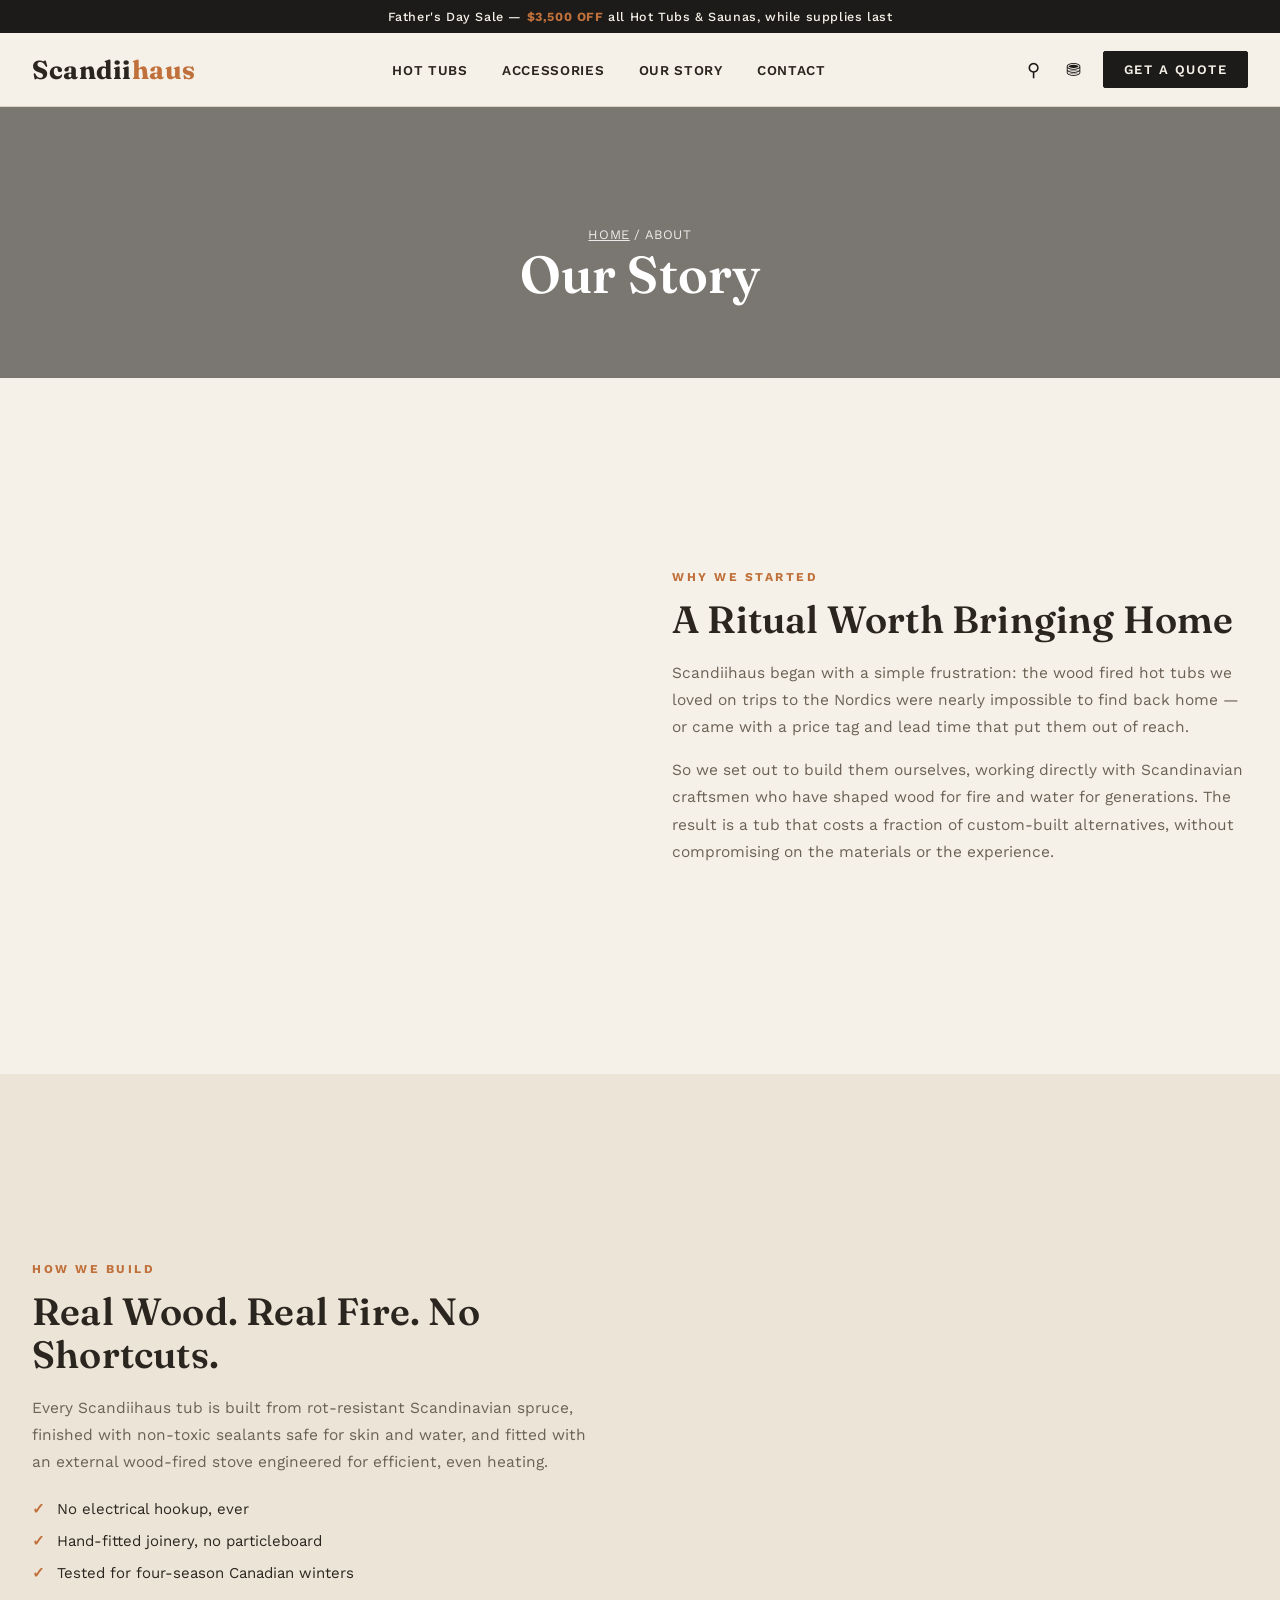
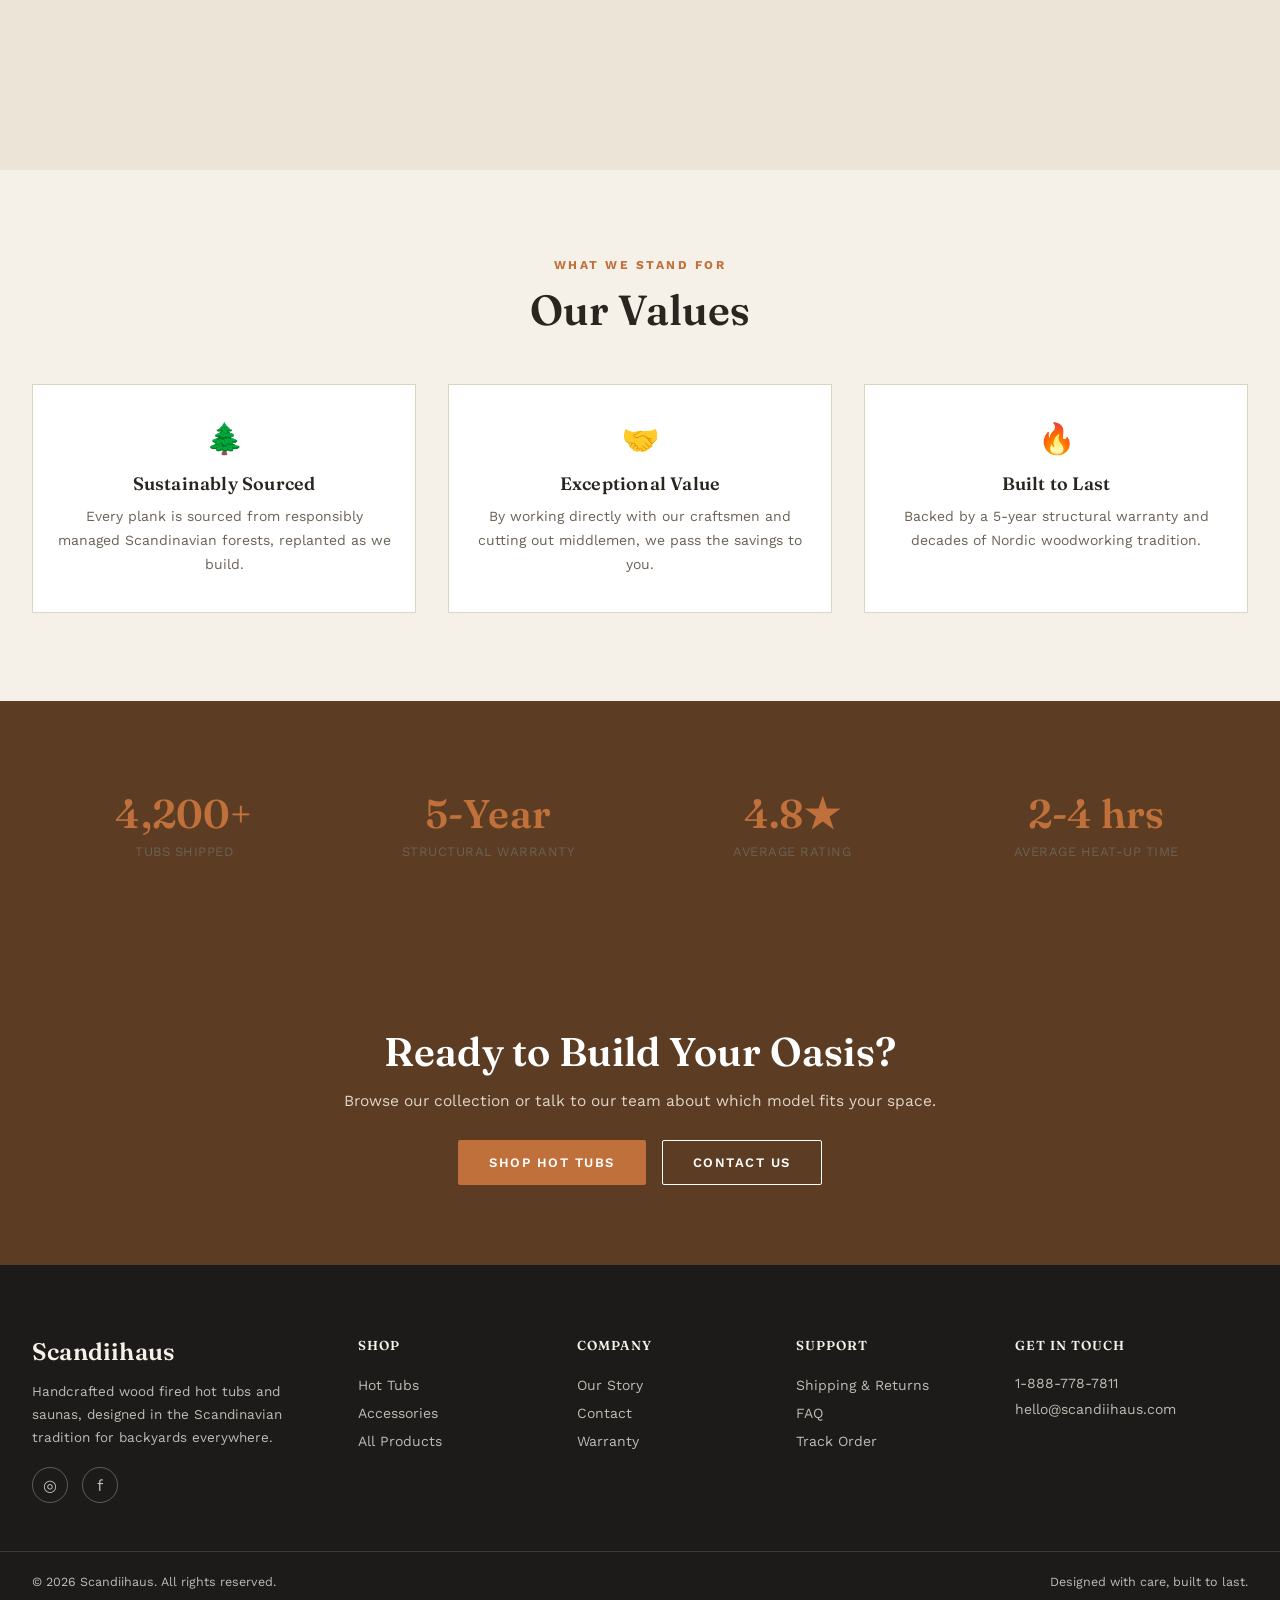
==== about.html @ f9e0d04f "Initial commit: Scandiihaus wood fired hot tub site Static site rebuilding scandiihaus.com off Wix, " ====
<!DOCTYPE html>
<html lang="en">
<head>
<meta charset="UTF-8">
<meta name="viewport" content="width=device-width, initial-scale=1.0">
<title>Our Story | Scandiihaus</title>
<link rel="preconnect" href="https://fonts.googleapis.com">
<link rel="preconnect" href="https://fonts.gstatic.com" crossorigin>
<link href="https://fonts.googleapis.com/css2?family=Fraunces:opsz,wght@9..144,500;9..144,600;9..144,700&family=Work+Sans:wght@400;500;600;700&display=swap" rel="stylesheet">
<link rel="stylesheet" href="css/style.css">
</head>
<body>

<div class="announce-bar">Father's Day Sale — <span>$3,500 OFF</span> all Hot Tubs &amp; Saunas, while supplies last</div>

<header class="site-header">
  <div class="nav-main">
    <button class="hamburger" id="hamburgerBtn" aria-label="Open menu">☰</button>
    <a href="index.html" class="nav-logo">Scandii<span>haus</span></a>
    <ul class="nav-links">
      <li class="has-dropdown">
        <a href="shop.html">Hot Tubs</a>
        <div class="dropdown">
          <div class="dropdown-col">
            <h4>Shop Hot Tubs</h4>
            <a href="shop.html?cat=hot-tubs">All Hot Tubs</a>
            <a href="product.html?id=eco-lux-7-8">Eco Lux 7-8 Person</a>
            <a href="product.html?id=eco-lux-5-6">Eco Lux 5-6 Person</a>
            <a href="product.html?id=premium-5-6">Premium 5-6 Person</a>
          </div>
          <div class="dropdown-col">
            <h4>Accessories</h4>
            <a href="shop.html?cat=accessories">All Accessories</a>
            <a href="product.html?id=insulated-cover">Insulated Covers</a>
            <a href="product.html?id=led-light-kit">LED Light Kits</a>
            <a href="product.html?id=hot-tub-steps">Cedar Steps</a>
          </div>
          <div class="dropdown-promo">
            <img src="https://images.unsplash.com/photo-1571055107559-3e67626fa8be?q=80&w=600&auto=format&fit=crop" alt="Eco Lux hot tub">
            <p>Save up to $3,500 this week</p>
          </div>
        </div>
      </li>
      <li><a href="shop.html?cat=accessories">Accessories</a></li>
      <li><a href="about.html">Our Story</a></li>
      <li><a href="contact.html">Contact</a></li>
    </ul>
    <div class="nav-right">
      <button class="nav-icon-btn" aria-label="Search">⚲</button>
      <button class="nav-icon-btn" id="cartBtn" aria-label="Cart">⛃<span class="cart-dot" id="cartDot"></span></button>
      <a href="contact.html" class="help-link btn btn-dark" style="padding:10px 20px;">Get a Quote</a>
    </div>
  </div>
</header>

<div class="mobile-nav-overlay" id="mobileNavOverlay">
  <button class="mobile-nav-close" id="mobileNavClose">×</button>
  <a href="shop.html?cat=hot-tubs">Hot Tubs</a>
  <a href="shop.html?cat=accessories">Accessories</a>
  <a href="about.html">Our Story</a>
  <a href="contact.html">Contact</a>
</div>

<div class="page-header">
  <p class="breadcrumb"><a href="index.html">Home</a> / About</p>
  <h1>Our Story</h1>
</div>

<section class="section-pad">
  <div class="container">
    <div class="split">
      <div class="img-box" style="background-image:url('https://images.unsplash.com/photo-1551734995-4dc7e5e4f8c5?q=80&w=1200&auto=format&fit=crop')"></div>
      <div class="split-text">
        <span class="eyebrow">Why We Started</span>
        <h2>A Ritual Worth Bringing Home</h2>
        <p>Scandiihaus began with a simple frustration: the wood fired hot tubs we loved on trips to the Nordics were nearly impossible to find back home — or came with a price tag and lead time that put them out of reach.</p>
        <p>So we set out to build them ourselves, working directly with Scandinavian craftsmen who have shaped wood for fire and water for generations. The result is a tub that costs a fraction of custom-built alternatives, without compromising on the materials or the experience.</p>
      </div>
    </div>
  </div>
</section>

<section class="section-pad" style="background:var(--cream-dark);">
  <div class="container">
    <div class="split reverse">
      <div class="img-box" style="background-image:url('https://images.unsplash.com/photo-1518684079-3c830dcef090?q=80&w=1200&auto=format&fit=crop')"></div>
      <div class="split-text">
        <span class="eyebrow">How We Build</span>
        <h2>Real Wood. Real Fire. No Shortcuts.</h2>
        <p>Every Scandiihaus tub is built from rot-resistant Scandinavian spruce, finished with non-toxic sealants safe for skin and water, and fitted with an external wood-fired stove engineered for efficient, even heating.</p>
        <ul class="feature-list">
          <li><span class="tick">✓</span> No electrical hookup, ever</li>
          <li><span class="tick">✓</span> Hand-fitted joinery, no particleboard</li>
          <li><span class="tick">✓</span> Tested for four-season Canadian winters</li>
        </ul>
      </div>
    </div>
  </div>
</section>

<section class="section-pad">
  <div class="container">
    <div class="section-head">
      <span class="eyebrow">What We Stand For</span>
      <h2>Our Values</h2>
    </div>
    <div class="values-grid">
      <div class="value-card">
        <div class="icon">🌲</div>
        <h3>Sustainably Sourced</h3>
        <p>Every plank is sourced from responsibly managed Scandinavian forests, replanted as we build.</p>
      </div>
      <div class="value-card">
        <div class="icon">🤝</div>
        <h3>Exceptional Value</h3>
        <p>By working directly with our craftsmen and cutting out middlemen, we pass the savings to you.</p>
      </div>
      <div class="value-card">
        <div class="icon">🔥</div>
        <h3>Built to Last</h3>
        <p>Backed by a 5-year structural warranty and decades of Nordic woodworking tradition.</p>
      </div>
    </div>
  </div>
</section>

<section class="section-pad" style="background:var(--wood-dark);">
  <div class="container">
    <div class="stats-row" style="color:var(--cream);">
      <div class="stat"><h3>4,200+</h3><p>Tubs Shipped</p></div>
      <div class="stat"><h3>5-Year</h3><p>Structural Warranty</p></div>
      <div class="stat"><h3>4.8★</h3><p>Average Rating</p></div>
      <div class="stat"><h3>2-4 hrs</h3><p>Average Heat-Up Time</p></div>
    </div>
  </div>
</section>

<section class="cta-banner">
  <h2>Ready to Build Your Oasis?</h2>
  <p>Browse our collection or talk to our team about which model fits your space.</p>
  <div class="hero-cta" style="justify-content:center;">
    <a href="shop.html" class="btn btn-ember">Shop Hot Tubs</a>
    <a href="contact.html" class="btn btn-outline-light">Contact Us</a>
  </div>
</section>

<footer class="site-footer">
  <div class="footer-top">
    <div class="footer-brand">
      <h3>Scandiihaus</h3>
      <p>Handcrafted wood fired hot tubs and saunas, designed in the Scandinavian tradition for backyards everywhere.</p>
      <div class="footer-social">
        <a href="#" aria-label="Instagram">◎</a>
        <a href="#" aria-label="Facebook">f</a>
      </div>
    </div>
    <div class="footer-col">
      <h4>Shop</h4>
      <a href="shop.html?cat=hot-tubs">Hot Tubs</a>
      <a href="shop.html?cat=accessories">Accessories</a>
      <a href="shop.html">All Products</a>
    </div>
    <div class="footer-col">
      <h4>Company</h4>
      <a href="about.html">Our Story</a>
      <a href="contact.html">Contact</a>
      <a href="contact.html">Warranty</a>
    </div>
    <div class="footer-col">
      <h4>Support</h4>
      <a href="contact.html">Shipping &amp; Returns</a>
      <a href="contact.html">FAQ</a>
      <a href="contact.html">Track Order</a>
    </div>
    <div class="footer-col footer-newsletter">
      <h4>Get In Touch</h4>
      <p>1-888-778-7811<br>hello@scandiihaus.com</p>
    </div>
  </div>
  <div class="footer-bottom">
    <p>© 2026 Scandiihaus. All rights reserved.</p>
    <p>Designed with care, built to last.</p>
  </div>
</footer>

<div class="cart-overlay" id="cartOverlay"></div>
<aside class="cart-sidebar" id="cartSidebar">
  <div class="cart-header">
    <h3>Your Bag</h3>
    <button class="cart-close" id="cartClose">×</button>
  </div>
  <div class="cart-items" id="cartItems"></div>
  <div class="cart-footer">
    <div class="cart-subtotal"><span>Subtotal</span><span id="cartSubtotal">$0.00</span></div>
    <button class="btn btn-dark btn-block" id="checkoutBtn">Checkout</button>
  </div>
</aside>

<script src="js/main.js"></script>
</body>
</html>
---- css/style.css ----
/* ===== Design tokens ===== */
:root{
  --charcoal:#1c1b19;
  --charcoal-soft:#2a2824;
  --cream:#f6f1e8;
  --cream-dark:#ece4d6;
  --wood:#7a5230;
  --wood-dark:#5c3c22;
  --ember:#c0703a;
  --ember-dark:#a4582a;
  --text:#2b2520;
  --text-muted:#6b6256;
  --white:#ffffff;
  --border:#ded4c2;
  --radius:2px;
  --serif:'Fraunces', Georgia, serif;
  --sans:'Work Sans', Arial, sans-serif;
  --maxw:1280px;
}

*{box-sizing:border-box;}
html{scroll-behavior:smooth;}
body{
  margin:0;
  font-family:var(--sans);
  color:var(--text);
  background:var(--cream);
  -webkit-font-smoothing:antialiased;
}
img{max-width:100%;display:block;}
a{color:inherit;text-decoration:none;}
ul{margin:0;padding:0;list-style:none;}
h1,h2,h3,h4{font-family:var(--serif);font-weight:600;margin:0;letter-spacing:.2px;}
p{margin:0;}
.container{max-width:var(--maxw);margin:0 auto;padding:0 32px;}
section{position:relative;}

.btn{
  display:inline-flex;align-items:center;justify-content:center;gap:8px;
  padding:14px 30px;font-family:var(--sans);font-size:13px;font-weight:600;
  letter-spacing:1.5px;text-transform:uppercase;border:1px solid var(--charcoal);
  border-radius:var(--radius);cursor:pointer;transition:all .25s ease;background:transparent;color:var(--charcoal);
}
.btn-dark{background:var(--charcoal);color:var(--cream);border-color:var(--charcoal);}
.btn-dark:hover{background:var(--wood-dark);border-color:var(--wood-dark);}
.btn-ember{background:var(--ember);color:#fff;border-color:var(--ember);}
.btn-ember:hover{background:var(--ember-dark);border-color:var(--ember-dark);}
.btn-outline-light{border-color:#fff;color:#fff;}
.btn-outline-light:hover{background:#fff;color:var(--charcoal);}
.btn-block{width:100%;}

/* ===== Top announcement bar ===== */
.announce-bar{
  background:var(--charcoal);color:var(--cream);
  text-align:center;font-size:12.5px;letter-spacing:.6px;
  padding:9px 16px;font-weight:500;
}
.announce-bar span{color:var(--ember);font-weight:700;}

/* ===== Header ===== */
.site-header{
  position:sticky;top:0;z-index:500;background:var(--cream);
  border-bottom:1px solid var(--border);
}
.nav-main{
  max-width:var(--maxw);margin:0 auto;padding:18px 32px;
  display:flex;align-items:center;justify-content:space-between;gap:24px;
}
.nav-logo{font-family:var(--serif);font-size:26px;font-weight:700;letter-spacing:.5px;white-space:nowrap;}
.nav-logo span{color:var(--ember);}
.nav-links{display:flex;align-items:center;gap:34px;}
.nav-links>li{position:relative;}
.nav-links a{font-size:13.5px;font-weight:600;letter-spacing:.7px;text-transform:uppercase;padding:6px 0;}
.nav-links a:hover{color:var(--ember);}
.nav-right{display:flex;align-items:center;gap:18px;}
.nav-icon-btn{
  background:none;border:none;font-size:18px;cursor:pointer;color:var(--charcoal);
  position:relative;padding:4px;
}
.cart-dot{
  position:absolute;top:-2px;right:-4px;background:var(--ember);color:#fff;
  font-size:10px;font-weight:700;border-radius:50%;width:16px;height:16px;
  display:flex;align-items:center;justify-content:center;
}
.hamburger{display:none;background:none;border:none;font-size:22px;cursor:pointer;}

/* dropdown */
.has-dropdown{position:relative;}
.dropdown{
  position:absolute;top:calc(100% + 18px);left:50%;transform:translateX(-50%);
  background:var(--white);border:1px solid var(--border);min-width:560px;
  display:none;padding:28px;gap:36px;box-shadow:0 18px 40px rgba(0,0,0,.12);
}
.has-dropdown:hover .dropdown{display:flex;}
.dropdown-col h4{font-size:11px;letter-spacing:1px;text-transform:uppercase;color:var(--text-muted);margin-bottom:14px;}
.dropdown-col a{display:block;font-size:14px;font-weight:500;text-transform:none;letter-spacing:0;padding:6px 0;}
.dropdown-col a:hover{color:var(--ember);}
.dropdown-promo{width:200px;}
.dropdown-promo img{height:130px;object-fit:cover;border-radius:var(--radius);}
.dropdown-promo p{margin-top:10px;font-size:13px;font-weight:600;}

.mobile-nav-overlay{
  position:fixed;inset:0;background:var(--charcoal);z-index:900;
  display:flex;flex-direction:column;gap:22px;padding:90px 32px 32px;
  transform:translateX(-100%);transition:transform .35s ease;
}
.mobile-nav-overlay.open{transform:translateX(0);}
.mobile-nav-overlay a{color:var(--cream);font-size:20px;font-family:var(--serif);}
.mobile-nav-close{position:absolute;top:24px;right:24px;background:none;border:none;color:var(--cream);font-size:28px;cursor:pointer;}

/* ===== Hero ===== */
.hero{
  position:relative;height:88vh;min-height:560px;overflow:hidden;
  display:flex;align-items:center;
}
.hero-slide{
  position:absolute;inset:0;background-size:cover;background-position:center;
  opacity:0;transition:opacity 1s ease;
}
.hero-slide.active{opacity:1;}
.hero-overlay{position:absolute;inset:0;background:linear-gradient(180deg,rgba(20,18,15,.45) 0%,rgba(20,18,15,.15) 45%,rgba(20,18,15,.55) 100%);}
.hero-content{position:relative;z-index:2;color:#fff;max-width:var(--maxw);margin:0 auto;padding:0 32px;width:100%;}
.hero-content .eyebrow{display:inline-block;font-size:12.5px;letter-spacing:2.5px;text-transform:uppercase;color:var(--cream);opacity:.85;margin-bottom:18px;}
.hero-content h1{font-size:clamp(38px,6vw,72px);line-height:1.05;max-width:680px;margin-bottom:18px;}
.hero-content p.sub{font-size:18px;max-width:480px;margin-bottom:32px;color:rgba(255,255,255,.9);}
.hero-cta{display:flex;gap:16px;flex-wrap:wrap;}
.hero-arrow{
  position:absolute;top:50%;transform:translateY(-50%);z-index:3;
  background:rgba(255,255,255,.15);border:1px solid rgba(255,255,255,.4);color:#fff;
  width:44px;height:44px;border-radius:50%;cursor:pointer;font-size:20px;
}
.hero-arrow.left{left:24px;}.hero-arrow.right{right:24px;}
.hero-dots{position:absolute;bottom:26px;left:50%;transform:translateX(-50%);display:flex;gap:8px;z-index:3;}
.hero-dots span{width:8px;height:8px;border-radius:50%;background:rgba(255,255,255,.4);cursor:pointer;}
.hero-dots span.active{background:#fff;}

/* ===== USP strip ===== */
.usp-strip{background:var(--charcoal);color:var(--cream);}
.usp-strip .container{
  display:grid;grid-template-columns:repeat(4,1fr);
  padding:26px 32px;gap:20px;
}
.usp-item{display:flex;align-items:center;gap:12px;font-size:13px;letter-spacing:.3px;}
.usp-item .icon{font-size:22px;color:var(--ember);}

/* ===== Section heading ===== */
.section-head{text-align:center;max-width:640px;margin:0 auto 48px;}
.section-head .eyebrow{display:block;font-size:12px;letter-spacing:2.5px;text-transform:uppercase;color:var(--ember);font-weight:700;margin-bottom:12px;}
.section-head h2{font-size:clamp(28px,4vw,42px);margin-bottom:14px;}
.section-head p{color:var(--text-muted);font-size:15.5px;line-height:1.6;}

.section-pad{padding:88px 0;}

/* ===== Category grid ===== */
.category-grid{
  display:grid;grid-template-columns:repeat(3,1fr);gap:24px;
}
.category-cell{position:relative;display:block;height:420px;overflow:hidden;border-radius:var(--radius);}
.category-cell .img-box{position:absolute;inset:0;background-size:cover;background-position:center;transition:transform .6s ease;}
.category-cell:hover .img-box{transform:scale(1.06);}
.category-cell::after{content:"";position:absolute;inset:0;background:linear-gradient(180deg,rgba(0,0,0,0) 40%,rgba(0,0,0,.65) 100%);}
.category-cell .cat-label{position:absolute;left:24px;bottom:24px;z-index:2;color:#fff;}
.category-cell .cat-label h3{font-size:24px;margin-bottom:6px;}
.category-cell .cat-label span{font-size:13px;letter-spacing:.6px;text-decoration:underline;}

/* ===== Product grid ===== */
.product-grid{display:grid;grid-template-columns:repeat(3,1fr);gap:32px;}
.product-card{display:block;background:var(--white);border:1px solid var(--border);overflow:hidden;transition:box-shadow .25s ease;}
.product-card:hover{box-shadow:0 16px 32px rgba(0,0,0,.08);}
.product-card .thumb{position:relative;height:280px;overflow:hidden;}
.product-card .thumb img,.product-card .thumb .img-box{width:100%;height:100%;object-fit:cover;background-size:cover;background-position:center;transition:transform .5s ease;}
.product-card:hover .thumb img,.product-card:hover .thumb .img-box{transform:scale(1.05);}
.badge{position:absolute;top:14px;left:14px;background:var(--ember);color:#fff;font-size:11px;font-weight:700;letter-spacing:.6px;padding:5px 10px;border-radius:var(--radius);}
.product-card .info{padding:22px;}
.product-card .cap{font-size:11.5px;letter-spacing:1px;text-transform:uppercase;color:var(--text-muted);margin-bottom:6px;}
.product-card h3{font-size:19px;margin-bottom:10px;}
.price-row{display:flex;align-items:baseline;gap:10px;}
.price-now{font-size:18px;font-weight:700;color:var(--wood-dark);}
.price-was{font-size:14px;color:var(--text-muted);text-decoration:line-through;}
.stars{color:var(--ember);font-size:13px;margin-top:8px;}

/* ===== Story / split section ===== */
.split{display:grid;grid-template-columns:1fr 1fr;gap:64px;align-items:center;}
.split .img-box{height:520px;background-size:cover;background-position:center;border-radius:var(--radius);}
.split-text .eyebrow{display:block;font-size:12px;letter-spacing:2.5px;text-transform:uppercase;color:var(--ember);font-weight:700;margin-bottom:14px;}
.split-text h2{font-size:clamp(26px,3.6vw,38px);margin-bottom:18px;line-height:1.15;}
.split-text p{color:var(--text-muted);font-size:15.5px;line-height:1.75;margin-bottom:16px;}
.feature-list{margin-top:24px;display:flex;flex-direction:column;gap:14px;}
.feature-list li{display:flex;gap:12px;font-size:15px;align-items:flex-start;}
.feature-list li .tick{color:var(--ember);font-weight:700;}

.split.reverse{grid-template-columns:1fr 1fr;}
.split.reverse .img-box{order:2;}
.split.reverse .split-text{order:1;}

/* ===== Testimonials ===== */
.testimonial-strip{background:var(--cream-dark);}
.testimonial-grid{display:grid;grid-template-columns:repeat(3,1fr);gap:32px;}
.testimonial-card{background:var(--white);padding:32px;border:1px solid var(--border);}
.testimonial-card .stars{margin-bottom:14px;}
.testimonial-card p.quote{font-size:15px;line-height:1.7;color:var(--text);margin-bottom:20px;}
.testimonial-card .who{font-size:13px;font-weight:700;letter-spacing:.4px;}
.testimonial-card .who span{display:block;font-weight:400;color:var(--text-muted);font-size:12.5px;margin-top:2px;}

/* ===== FAQ ===== */
.faq-list{max-width:760px;margin:0 auto;}
.faq-item{border-bottom:1px solid var(--border);}
.faq-q{display:flex;justify-content:space-between;align-items:center;padding:22px 4px;cursor:pointer;font-weight:600;font-size:15.5px;}
.faq-q .plus{font-size:20px;color:var(--ember);transition:transform .25s ease;}
.faq-item.open .faq-q .plus{transform:rotate(45deg);}
.faq-a{max-height:0;overflow:hidden;transition:max-height .3s ease;}
.faq-item.open .faq-a{max-height:300px;}
.faq-a p{padding:0 4px 22px;color:var(--text-muted);font-size:14.5px;line-height:1.7;}

/* ===== Newsletter / CTA ===== */
.cta-banner{background:var(--wood-dark);color:var(--cream);text-align:center;padding:80px 32px;}
.cta-banner h2{font-size:clamp(26px,4vw,40px);margin-bottom:16px;color:#fff;}
.cta-banner p{color:rgba(246,241,232,.85);margin-bottom:30px;font-size:15.5px;}
.newsletter-form{display:flex;justify-content:center;gap:0;max-width:460px;margin:0 auto;}
.newsletter-form input{flex:1;padding:15px 18px;border:1px solid transparent;font-size:14px;background:#fff;color:var(--text);}
.newsletter-form button{padding:15px 26px;border:none;background:var(--ember);color:#fff;font-weight:700;letter-spacing:1px;text-transform:uppercase;font-size:12.5px;cursor:pointer;}
.newsletter-form button:hover{background:var(--ember-dark);}

/* ===== Instagram strip ===== */
.insta-grid{display:grid;grid-template-columns:repeat(6,1fr);gap:6px;}
.insta-grid .img-box{height:160px;background-size:cover;background-position:center;}

/* ===== Footer ===== */
.site-footer{background:var(--charcoal);color:rgba(246,241,232,.75);}
.footer-top{padding:72px 32px 48px;display:grid;grid-template-columns:1.6fr 1fr 1fr 1fr 1.3fr;gap:40px;}
.footer-brand h3{color:var(--cream);font-size:24px;margin-bottom:14px;}
.footer-brand p{font-size:13.5px;line-height:1.7;max-width:260px;}
.footer-social{display:flex;gap:14px;margin-top:18px;}
.footer-social a{width:36px;height:36px;border:1px solid rgba(246,241,232,.3);border-radius:50%;display:flex;align-items:center;justify-content:center;}
.footer-social a:hover{background:var(--ember);border-color:var(--ember);}
.footer-col h4{color:var(--cream);font-size:13px;letter-spacing:1px;text-transform:uppercase;margin-bottom:18px;}
.footer-col a{display:block;font-size:14px;padding:6px 0;color:rgba(246,241,232,.75);}
.footer-col a:hover{color:var(--ember);}
.footer-col p{font-size:14px;line-height:1.8;}
.footer-newsletter input{width:100%;padding:13px 14px;border:1px solid rgba(246,241,232,.25);background:transparent;color:var(--cream);font-size:13.5px;margin-bottom:10px;}
.footer-newsletter input::placeholder{color:rgba(246,241,232,.5);}
.footer-bottom{border-top:1px solid rgba(246,241,232,.15);padding:22px 32px;display:flex;justify-content:space-between;flex-wrap:wrap;gap:12px;font-size:12.5px;}

/* ===== Page header (shop/about/contact) ===== */
.page-header{
  background:linear-gradient(180deg,rgba(20,18,15,.55),rgba(20,18,15,.55)),url('https://images.unsplash.com/photo-1571055107559-3e67626fa8be?q=80&w=1600&auto=format&fit=crop') center/cover;
  padding:120px 32px 60px;color:#fff;text-align:center;
}
.page-header h1{font-size:clamp(32px,5vw,52px);margin-bottom:12px;}
.breadcrumb{font-size:13px;letter-spacing:.6px;opacity:.85;text-transform:uppercase;}
.breadcrumb a{text-decoration:underline;}

/* ===== Shop filters ===== */
.shop-layout{display:grid;grid-template-columns:240px 1fr;gap:40px;}
.filter-block{margin-bottom:32px;}
.filter-block h4{font-size:13px;letter-spacing:.8px;text-transform:uppercase;margin-bottom:14px;}
.filter-block label{display:flex;align-items:center;gap:10px;font-size:14.5px;padding:6px 0;cursor:pointer;}
.shop-toolbar{display:flex;justify-content:space-between;align-items:center;margin-bottom:28px;border-bottom:1px solid var(--border);padding-bottom:18px;}
.shop-toolbar select{padding:8px 12px;border:1px solid var(--border);background:#fff;font-size:13.5px;}
.shop-grid-wrap .product-grid{grid-template-columns:repeat(3,1fr);}

/* ===== Product detail ===== */
.product-detail{display:grid;grid-template-columns:1fr 1fr;gap:56px;padding:64px 0;}
.gallery-main{height:520px;background-size:cover;background-position:center;border-radius:var(--radius);margin-bottom:14px;}
.gallery-thumbs{display:grid;grid-template-columns:repeat(4,1fr);gap:10px;}
.gallery-thumbs .img-box{height:90px;background-size:cover;background-position:center;cursor:pointer;border:2px solid transparent;}
.gallery-thumbs .img-box.active{border-color:var(--ember);}
.pd-title h1{font-size:30px;margin-bottom:10px;}
.pd-price{display:flex;align-items:baseline;gap:12px;margin:14px 0 18px;}
.pd-price .now{font-size:26px;font-weight:700;color:var(--wood-dark);}
.pd-price .was{font-size:16px;text-decoration:line-through;color:var(--text-muted);}
.pd-save{display:inline-block;background:#e9f3ea;color:#2e6b3a;font-size:12px;font-weight:700;padding:4px 10px;border-radius:var(--radius);margin-bottom:18px;}
.pd-desc{color:var(--text-muted);font-size:14.5px;line-height:1.75;margin-bottom:24px;}
.option-group{margin-bottom:22px;}
.option-group h4{font-size:12.5px;letter-spacing:.8px;text-transform:uppercase;margin-bottom:10px;}
.option-pills{display:flex;gap:10px;flex-wrap:wrap;}
.option-pill{padding:10px 18px;border:1px solid var(--border);font-size:13.5px;cursor:pointer;border-radius:var(--radius);}
.option-pill.active{border-color:var(--charcoal);background:var(--charcoal);color:#fff;}
.qty-row{display:flex;align-items:center;gap:16px;margin:22px 0;}
.qty-control{display:flex;align-items:center;border:1px solid var(--border);}
.qty-control button{width:38px;height:42px;border:none;background:none;font-size:16px;cursor:pointer;}
.qty-control input{width:42px;text-align:center;border:none;font-size:14px;}
.pd-actions{display:flex;flex-direction:column;gap:12px;}
.pd-trust{display:flex;flex-wrap:wrap;gap:18px;margin-top:26px;font-size:13px;color:var(--text-muted);}
.pd-trust span{display:flex;align-items:center;gap:6px;}
.accordion-group{margin-top:32px;border-top:1px solid var(--border);}

/* ===== About ===== */
.values-grid{display:grid;grid-template-columns:repeat(3,1fr);gap:32px;}
.value-card{text-align:center;padding:36px 24px;background:var(--white);border:1px solid var(--border);}
.value-card .icon{font-size:30px;color:var(--ember);margin-bottom:16px;}
.value-card h3{font-size:18px;margin-bottom:10px;}
.value-card p{font-size:14px;color:var(--text-muted);line-height:1.7;}

.stats-row{display:grid;grid-template-columns:repeat(4,1fr);text-align:center;}
.stats-row .stat h3{font-size:40px;color:var(--ember);margin-bottom:6px;}
.stats-row .stat p{font-size:13px;letter-spacing:.5px;text-transform:uppercase;color:var(--text-muted);}

/* ===== Contact ===== */
.contact-layout{display:grid;grid-template-columns:1fr 1fr;gap:56px;}
.contact-form-card{background:var(--white);border:1px solid var(--border);padding:40px;}
.form-row{display:grid;grid-template-columns:1fr 1fr;gap:16px;margin-bottom:16px;}
.form-field{margin-bottom:16px;}
.form-field label{display:block;font-size:12.5px;letter-spacing:.5px;text-transform:uppercase;margin-bottom:8px;font-weight:600;}
.form-field input,.form-field textarea,.form-field select{
  width:100%;padding:13px 14px;border:1px solid var(--border);font-size:14.5px;font-family:var(--sans);background:#fff;
}
.contact-info-card{display:flex;flex-direction:column;gap:28px;}
.info-item{display:flex;gap:16px;align-items:flex-start;}
.info-item .icon{font-size:22px;color:var(--ember);margin-top:2px;}
.info-item h4{font-size:15px;margin-bottom:4px;}
.info-item p{font-size:14px;color:var(--text-muted);line-height:1.6;}
.map-box{height:260px;background:#ddd6c6 url('https://images.unsplash.com/photo-1524661135-423995f22d0b?q=80&w=900&auto=format&fit=crop') center/cover;border-radius:var(--radius);}

/* ===== Cart sidebar ===== */
.cart-overlay{position:fixed;inset:0;background:rgba(0,0,0,.45);z-index:998;opacity:0;pointer-events:none;transition:opacity .3s ease;}
.cart-overlay.open{opacity:1;pointer-events:auto;}
.cart-sidebar{
  position:fixed;top:0;right:0;height:100%;width:400px;max-width:92vw;background:#fff;z-index:999;
  transform:translateX(100%);transition:transform .35s ease;display:flex;flex-direction:column;
}
.cart-sidebar.open{transform:translateX(0);}
.cart-header{display:flex;justify-content:space-between;align-items:center;padding:22px 24px;border-bottom:1px solid var(--border);}
.cart-close{background:none;border:none;font-size:26px;cursor:pointer;}
.cart-items{flex:1;overflow-y:auto;padding:20px 24px;}
.cart-empty{color:var(--text-muted);font-size:14px;text-align:center;margin-top:40px;}
.cart-line{display:flex;gap:14px;padding:16px 0;border-bottom:1px solid var(--border);}
.cart-line .img-box{width:74px;height:74px;background-size:cover;background-position:center;border-radius:var(--radius);}
.cart-line .meta{flex:1;}
.cart-line h5{font-size:14px;margin-bottom:4px;}
.cart-line .cl-price{font-size:13.5px;color:var(--text-muted);}
.cart-line .remove{font-size:12px;color:var(--ember);cursor:pointer;text-decoration:underline;margin-top:6px;display:inline-block;}
.cart-footer{padding:22px 24px;border-top:1px solid var(--border);}
.cart-subtotal{display:flex;justify-content:space-between;font-size:15px;font-weight:700;margin-bottom:16px;}

.scroll-top-btn{
  position:fixed;bottom:28px;right:28px;width:46px;height:46px;border-radius:50%;
  background:var(--charcoal);color:#fff;border:none;font-size:18px;cursor:pointer;
  opacity:0;pointer-events:none;transition:opacity .25s ease;z-index:400;
}
.scroll-top-btn.show{opacity:1;pointer-events:auto;}

/* ===== Responsive ===== */
@media(max-width:1024px){
  .product-grid,.category-grid{grid-template-columns:repeat(2,1fr);}
  .footer-top{grid-template-columns:1fr 1fr;}
  .split,.contact-layout,.product-detail{grid-template-columns:1fr;gap:32px;}
  .split .img-box{height:360px;}
  .split.reverse .img-box,.split.reverse .split-text{order:initial;}
  .testimonial-grid,.values-grid{grid-template-columns:1fr;}
  .stats-row{grid-template-columns:repeat(2,1fr);gap:24px;}
  .usp-strip .container{grid-template-columns:repeat(2,1fr);}
  .shop-layout{grid-template-columns:1fr;}
  .insta-grid{grid-template-columns:repeat(3,1fr);}
}
@media(max-width:760px){
  .nav-links,.nav-right .help-link{display:none;}
  .hamburger{display:block;}
  .product-grid,.category-grid{grid-template-columns:1fr;}
  .form-row{grid-template-columns:1fr;}
  .footer-top{grid-template-columns:1fr;padding:48px 24px;}
  .hero-content h1{font-size:32px;}
}
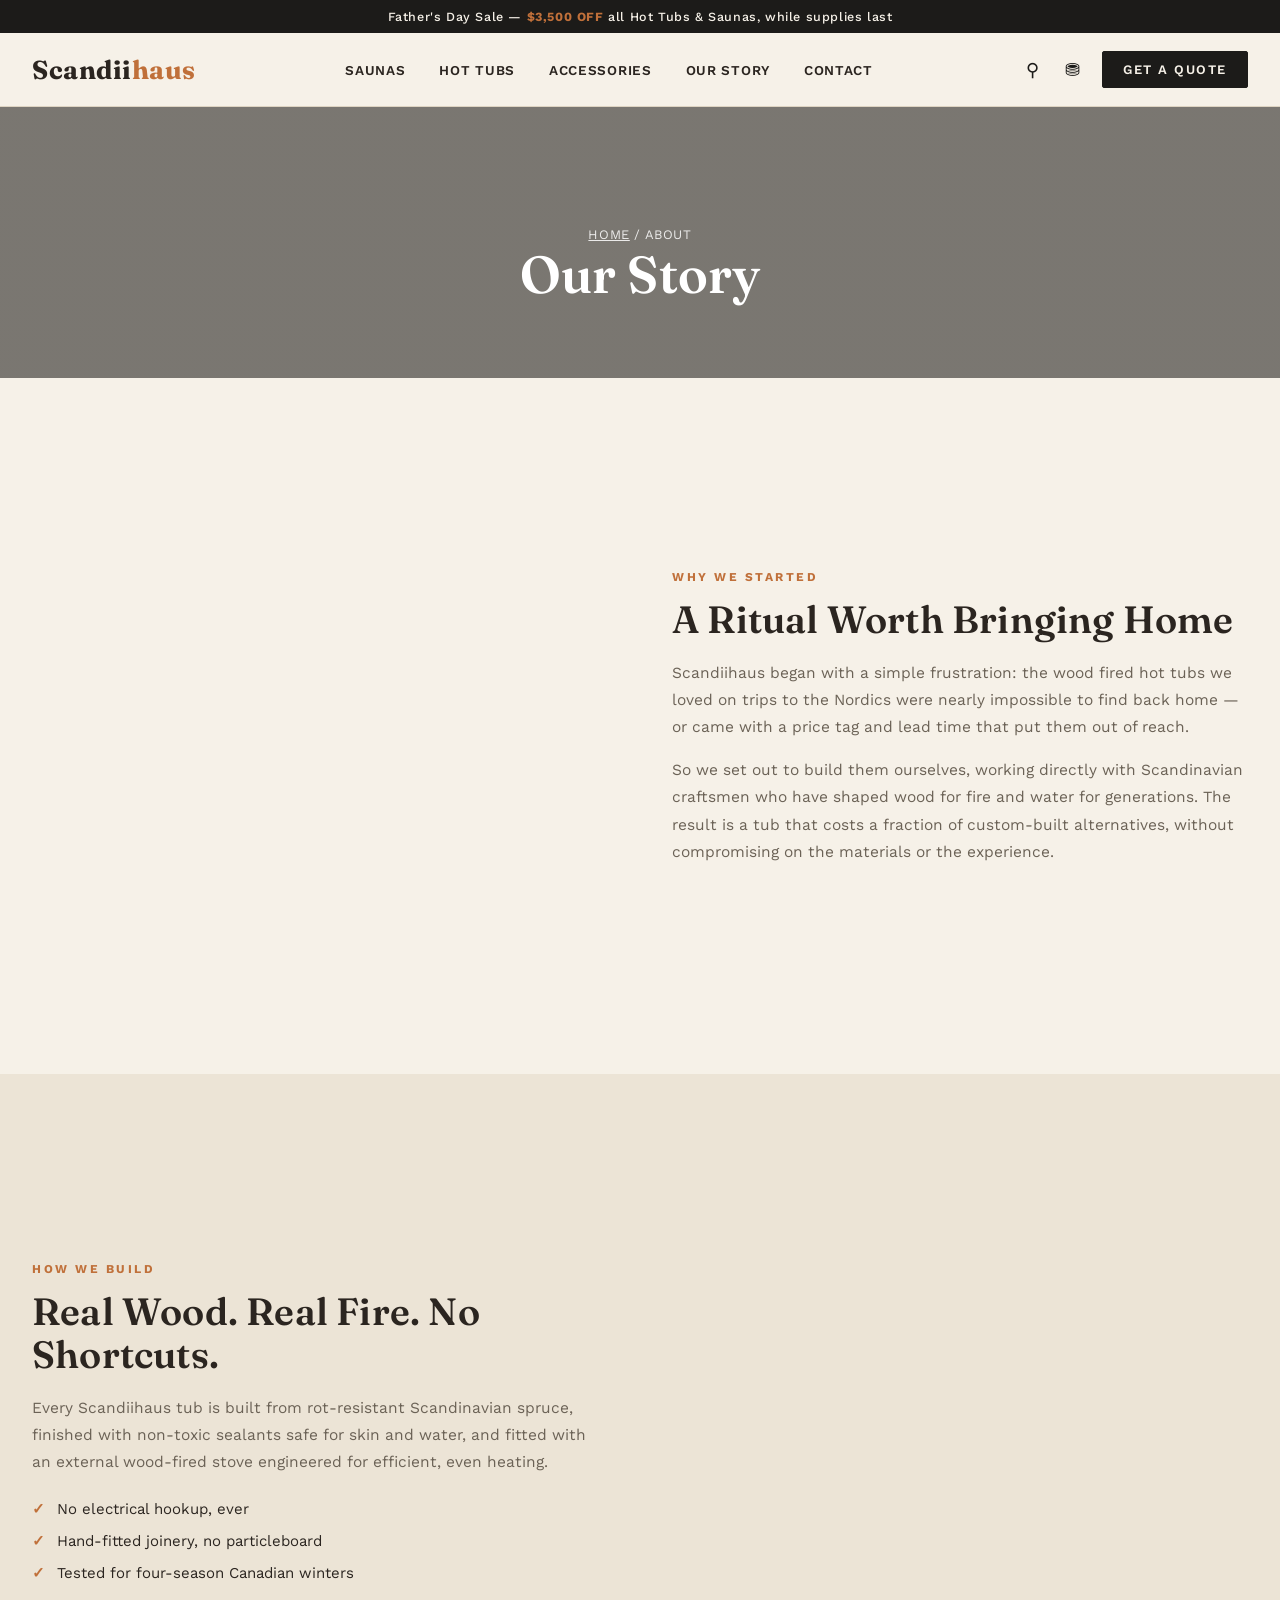
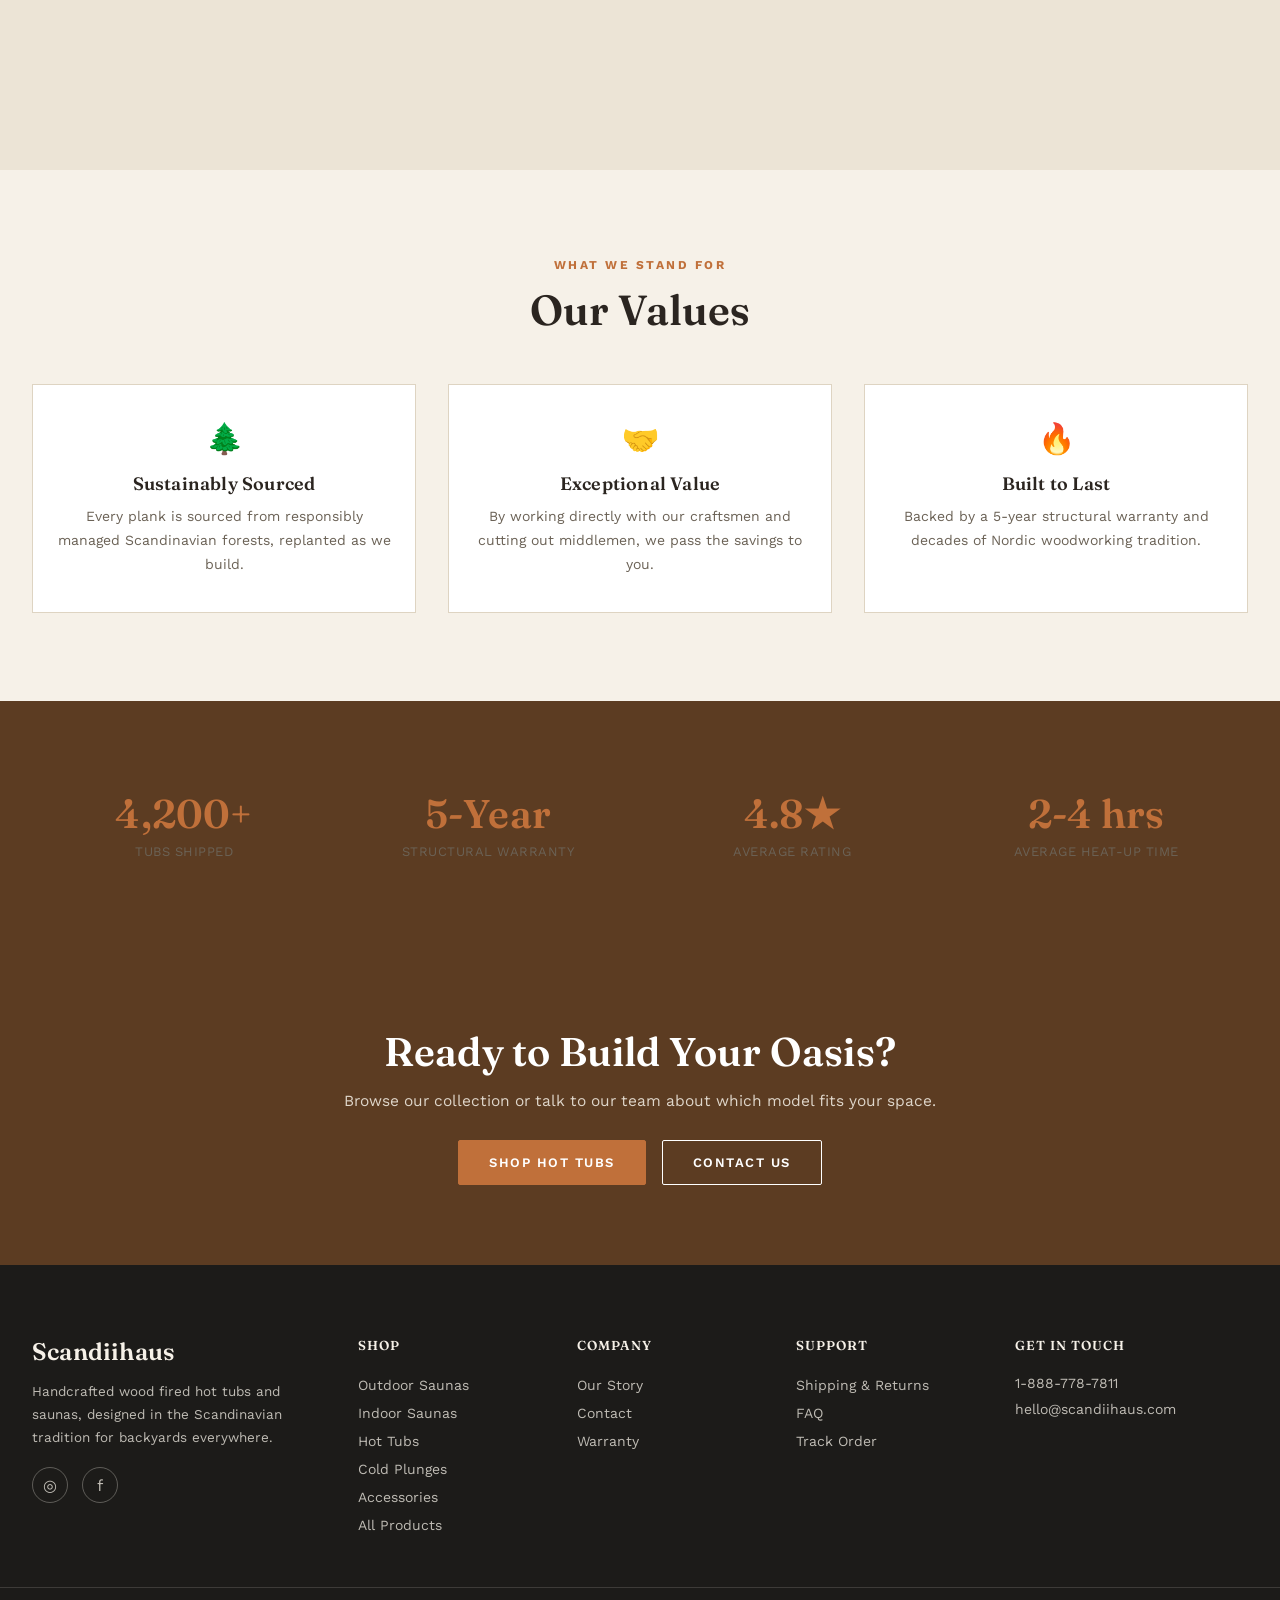
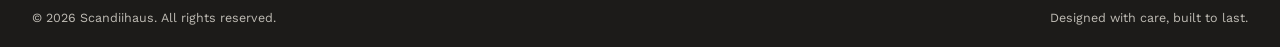
==== commit f61a422e: "Add Saunas and Cold Plunges categories to catalog and navigation Introduces outdoor saunas, indoor s" ====
--- a/about.html
+++ b/about.html
@@ -19,7 +19,30 @@
     <a href="index.html" class="nav-logo">Scandii<span>haus</span></a>
     <ul class="nav-links">
       <li class="has-dropdown">
-        <a href="shop.html">Hot Tubs</a>
+        <a href="shop.html?cat=outdoor-saunas">Saunas</a>
+        <div class="dropdown">
+          <div class="dropdown-col">
+            <h4>Outdoor Saunas</h4>
+            <a href="shop.html?cat=outdoor-saunas">All Outdoor Saunas</a>
+            <a href="product.html?id=nordic-cabin-4-6">Nordic Cabin Sauna</a>
+            <a href="product.html?id=aurora-cube-2-3">Aurora Cube Sauna</a>
+            <a href="product.html?id=fjord-barrel-4">Fjord Barrel Sauna</a>
+          </div>
+          <div class="dropdown-col">
+            <h4>Indoor Saunas</h4>
+            <a href="shop.html?cat=indoor-saunas">All Indoor Saunas</a>
+            <a href="product.html?id=hearth-glass-2-3">Hearth Glass Sauna</a>
+            <a href="product.html?id=lumi-indoor-1-2">Lumi Indoor Sauna</a>
+            <a href="product.html?id=birchwood-indoor-3-4">Birchwood Sauna</a>
+          </div>
+          <div class="dropdown-promo">
+            <img src="https://images.unsplash.com/photo-1764942687903-3a5ce0cfbebc?q=80&w=600&auto=format&fit=crop" alt="Nordic Cabin Sauna">
+            <p>Save up to $3,500 this week</p>
+          </div>
+        </div>
+      </li>
+      <li class="has-dropdown">
+        <a href="shop.html?cat=hot-tubs">Hot Tubs</a>
         <div class="dropdown">
           <div class="dropdown-col">
             <h4>Shop Hot Tubs</h4>
@@ -29,11 +52,11 @@
             <a href="product.html?id=premium-5-6">Premium 5-6 Person</a>
           </div>
           <div class="dropdown-col">
-            <h4>Accessories</h4>
-            <a href="shop.html?cat=accessories">All Accessories</a>
-            <a href="product.html?id=insulated-cover">Insulated Covers</a>
-            <a href="product.html?id=led-light-kit">LED Light Kits</a>
-            <a href="product.html?id=hot-tub-steps">Cedar Steps</a>
+            <h4>Cold Plunges</h4>
+            <a href="shop.html?cat=cold-plunges">All Cold Plunges</a>
+            <a href="product.html?id=arctic-plunge-1">Arctic Cold Plunge</a>
+            <a href="product.html?id=arctic-plunge-2">Arctic Plus Cold Plunge</a>
+            <a href="product.html?id=glacier-cold-tub-2-4">Glacier Cold Tub</a>
           </div>
           <div class="dropdown-promo">
             <img src="https://images.unsplash.com/photo-1571055107559-3e67626fa8be?q=80&w=600&auto=format&fit=crop" alt="Eco Lux hot tub">
@@ -55,7 +78,10 @@
 
 <div class="mobile-nav-overlay" id="mobileNavOverlay">
   <button class="mobile-nav-close" id="mobileNavClose">×</button>
+  <a href="shop.html?cat=outdoor-saunas">Outdoor Saunas</a>
+  <a href="shop.html?cat=indoor-saunas">Indoor Saunas</a>
   <a href="shop.html?cat=hot-tubs">Hot Tubs</a>
+  <a href="shop.html?cat=cold-plunges">Cold Plunges</a>
   <a href="shop.html?cat=accessories">Accessories</a>
   <a href="about.html">Our Story</a>
   <a href="contact.html">Contact</a>
@@ -69,7 +95,7 @@
 <section class="section-pad">
   <div class="container">
     <div class="split">
-      <div class="img-box" style="background-image:url('https://images.unsplash.com/photo-1551734995-4dc7e5e4f8c5?q=80&w=1200&auto=format&fit=crop')"></div>
+      <div class="img-box" style="background-image:url('https://images.unsplash.com/photo-1633512424746-0cb5240e064d?q=80&w=1200&auto=format&fit=crop')"></div>
       <div class="split-text">
         <span class="eyebrow">Why We Started</span>
         <h2>A Ritual Worth Bringing Home</h2>
@@ -156,7 +182,10 @@
     </div>
     <div class="footer-col">
       <h4>Shop</h4>
+      <a href="shop.html?cat=outdoor-saunas">Outdoor Saunas</a>
+      <a href="shop.html?cat=indoor-saunas">Indoor Saunas</a>
       <a href="shop.html?cat=hot-tubs">Hot Tubs</a>
+      <a href="shop.html?cat=cold-plunges">Cold Plunges</a>
       <a href="shop.html?cat=accessories">Accessories</a>
       <a href="shop.html">All Products</a>
     </div>
@@ -196,6 +225,7 @@
   </div>
 </aside>
 
+<button class="scroll-top-btn" id="scrollTopBtn" aria-label="Scroll to top">↑</button>
 <script src="js/main.js"></script>
 </body>
 </html>
--- a/css/style.css
+++ b/css/style.css
@@ -118,6 +118,9 @@
   opacity:0;transition:opacity 1s ease;
 }
 .hero-slide.active{opacity:1;}
+.hero-video{
+  position:absolute;inset:0;width:100%;height:100%;object-fit:cover;
+}
 .hero-overlay{position:absolute;inset:0;background:linear-gradient(180deg,rgba(20,18,15,.45) 0%,rgba(20,18,15,.15) 45%,rgba(20,18,15,.55) 100%);}
 .hero-content{position:relative;z-index:2;color:#fff;max-width:var(--maxw);margin:0 auto;padding:0 32px;width:100%;}
 .hero-content .eyebrow{display:inline-block;font-size:12.5px;letter-spacing:2.5px;text-transform:uppercase;color:var(--cream);opacity:.85;margin-bottom:18px;}
@@ -155,6 +158,7 @@
 .category-grid{
   display:grid;grid-template-columns:repeat(3,1fr);gap:24px;
 }
+@media(min-width:1025px){.category-grid.cols-4{grid-template-columns:repeat(4,1fr);}}
 .category-cell{position:relative;display:block;height:420px;overflow:hidden;border-radius:var(--radius);}
 .category-cell .img-box{position:absolute;inset:0;background-size:cover;background-position:center;transition:transform .6s ease;}
 .category-cell:hover .img-box{transform:scale(1.06);}
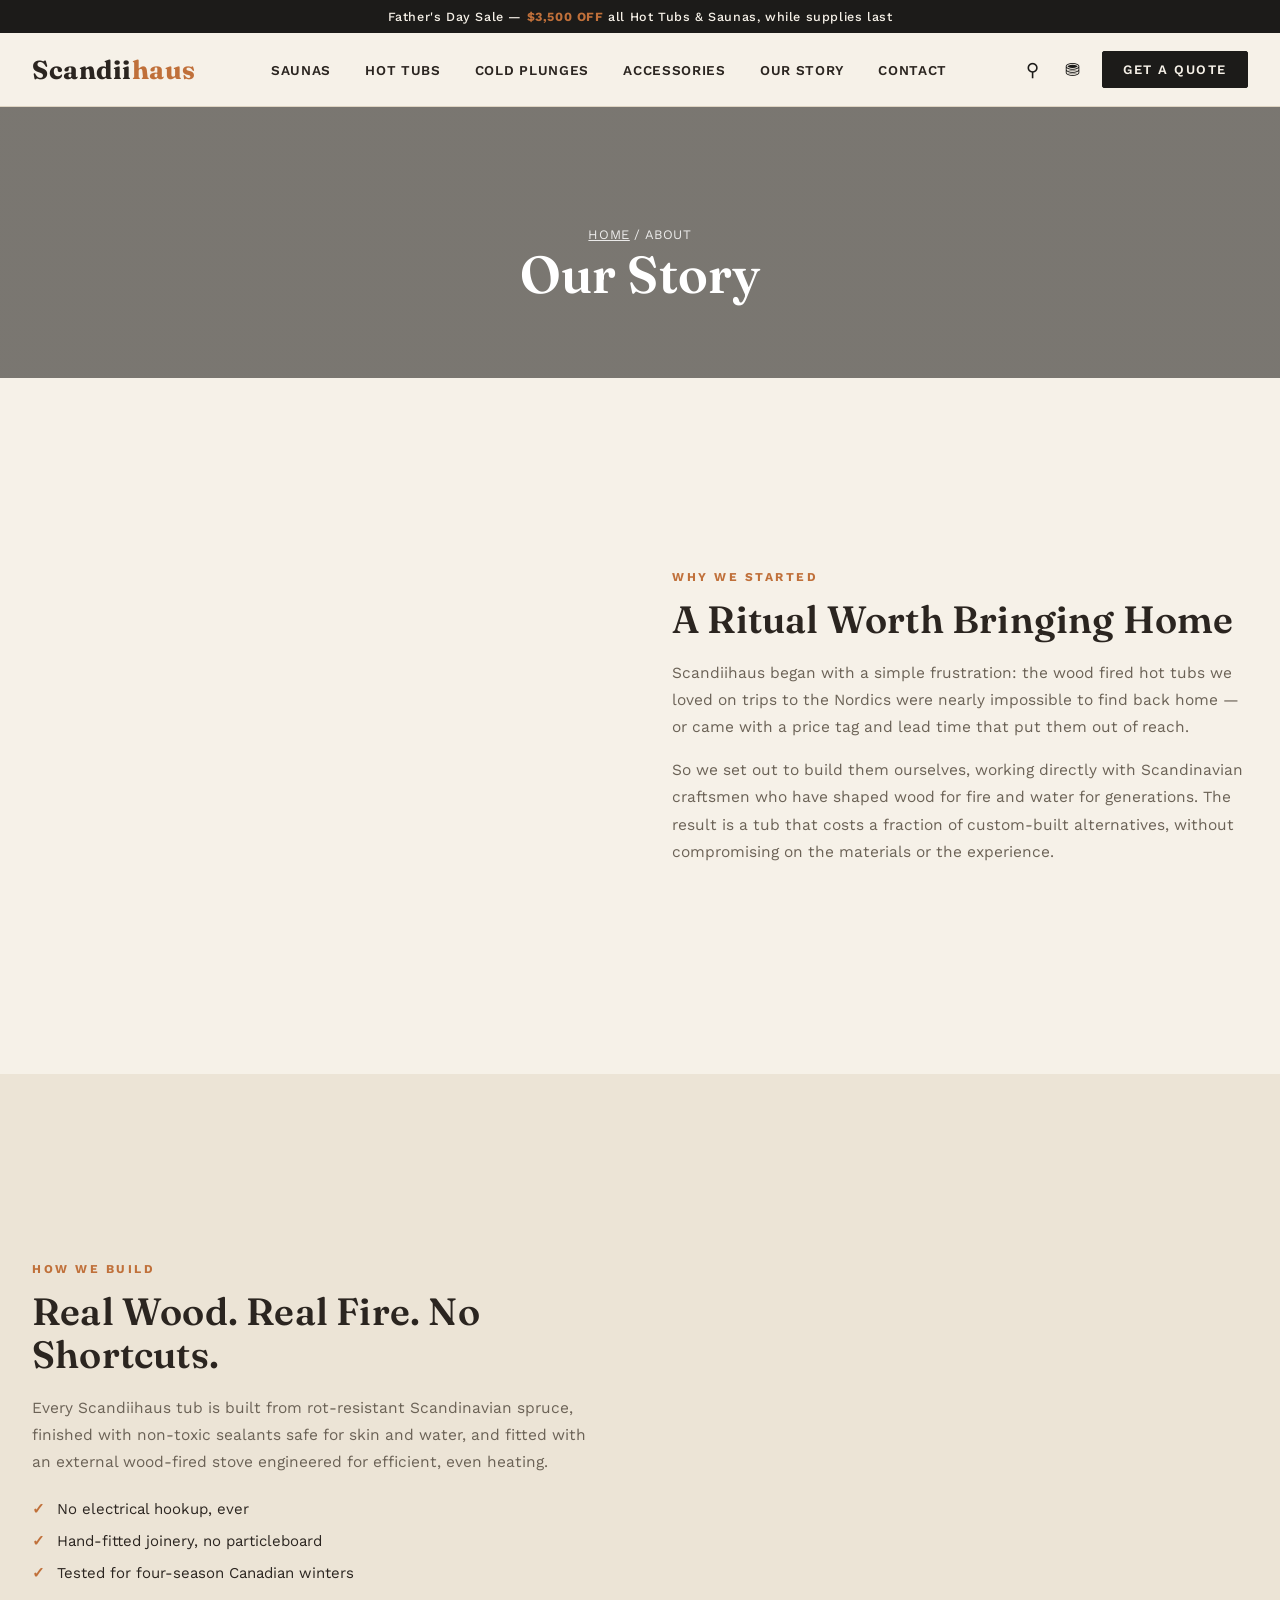
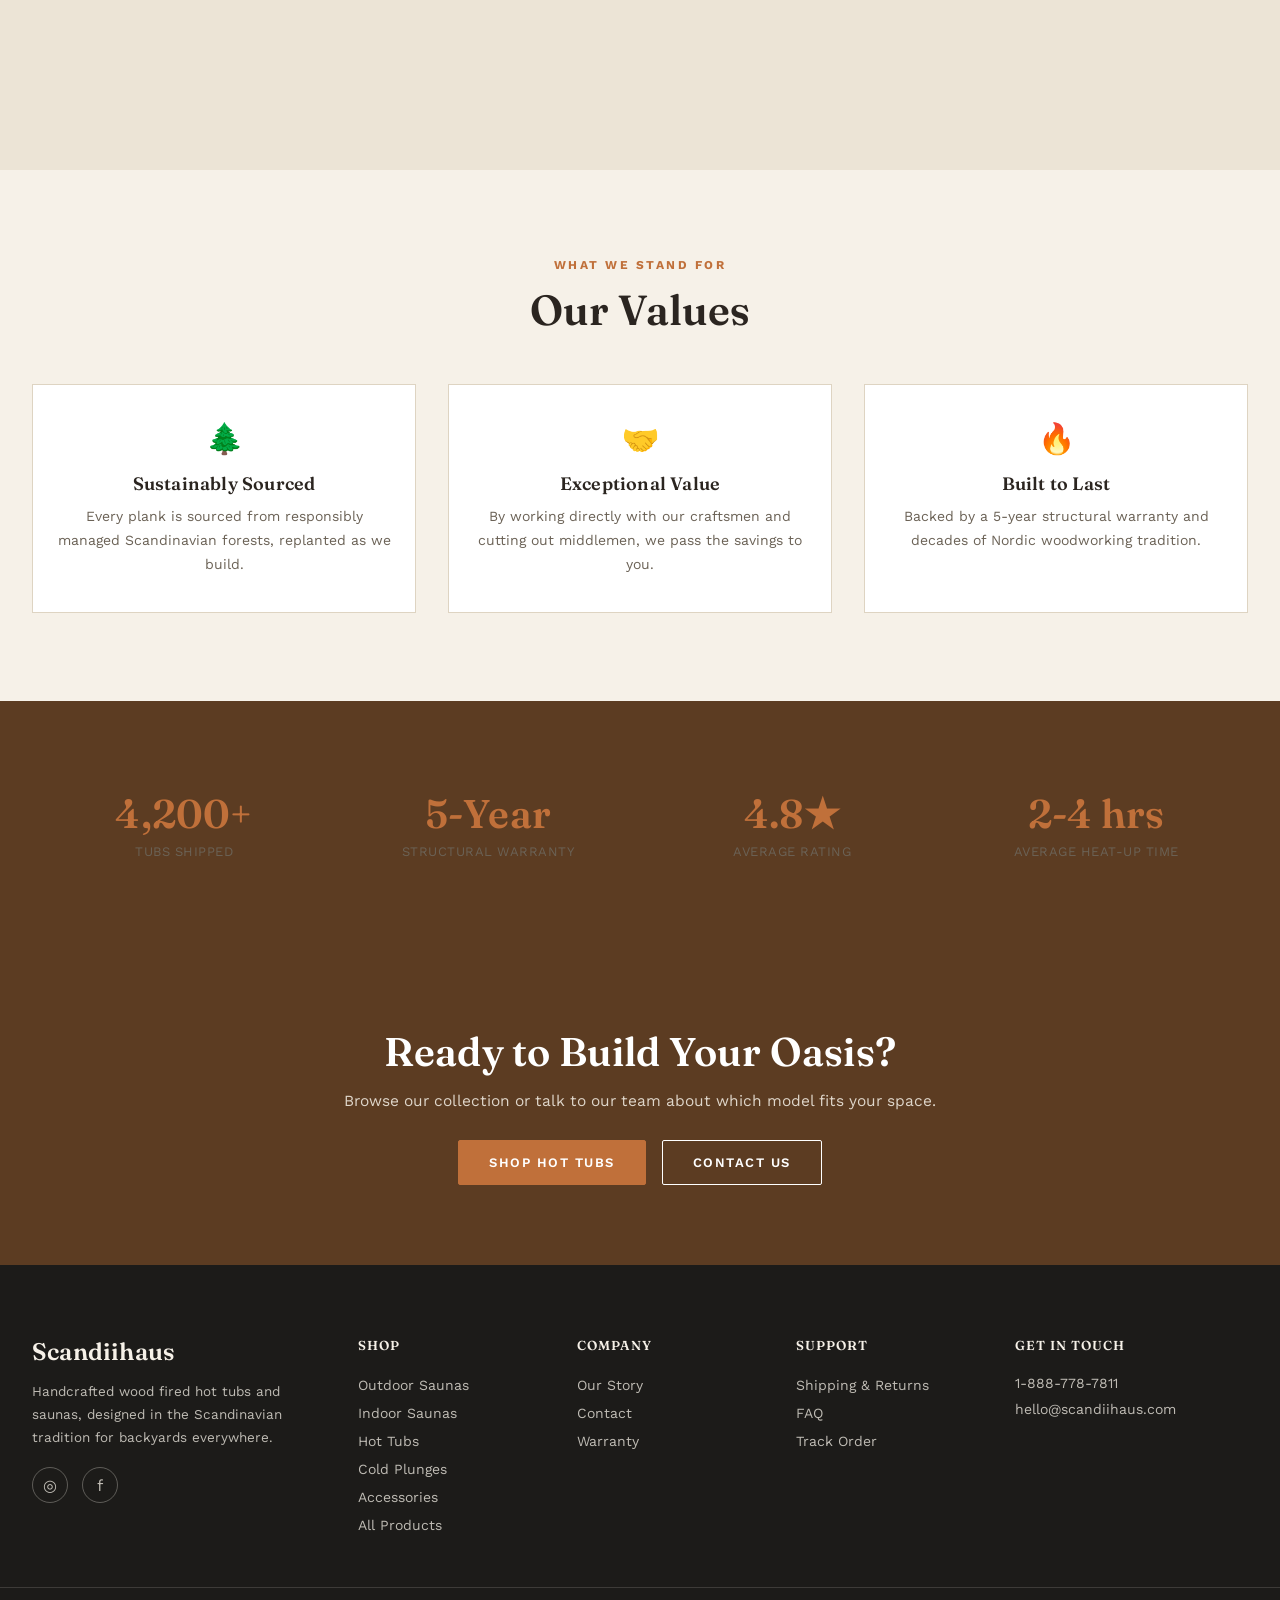
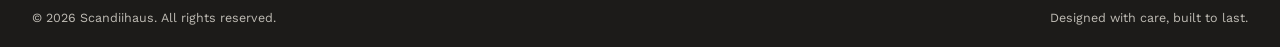
==== commit b3c6765c: "Restructure site to match Northern Saunas' page format Rebuilds navigation as a single mega-menu (Sa" ====
--- a/about.html
+++ b/about.html
@@ -19,21 +19,25 @@
     <a href="index.html" class="nav-logo">Scandii<span>haus</span></a>
     <ul class="nav-links">
       <li class="has-dropdown">
-        <a href="shop.html?cat=outdoor-saunas">Saunas</a>
-        <div class="dropdown">
+        <a href="shop.html?cat=outdoor-saunas,indoor-saunas">Saunas</a>
+        <div class="dropdown mega">
           <div class="dropdown-col">
-            <h4>Outdoor Saunas</h4>
-            <a href="shop.html?cat=outdoor-saunas">All Outdoor Saunas</a>
-            <a href="product.html?id=nordic-cabin-4-6">Nordic Cabin Sauna</a>
-            <a href="product.html?id=aurora-cube-2-3">Aurora Cube Sauna</a>
-            <a href="product.html?id=fjord-barrel-4">Fjord Barrel Sauna</a>
+            <h4>Shop by Type</h4>
+            <a href="shop.html?cat=outdoor-saunas,indoor-saunas">All Saunas</a>
+            <a href="shop.html?cat=outdoor-saunas">Outdoor Saunas</a>
+            <a href="shop.html?cat=indoor-saunas">Indoor Saunas</a>
           </div>
           <div class="dropdown-col">
-            <h4>Indoor Saunas</h4>
-            <a href="shop.html?cat=indoor-saunas">All Indoor Saunas</a>
-            <a href="product.html?id=hearth-glass-2-3">Hearth Glass Sauna</a>
-            <a href="product.html?id=lumi-indoor-1-2">Lumi Indoor Sauna</a>
-            <a href="product.html?id=birchwood-indoor-3-4">Birchwood Sauna</a>
+            <h4>Shop by Size</h4>
+            <a href="shop.html?cat=outdoor-saunas,indoor-saunas&size=1-2">1-2 Person</a>
+            <a href="shop.html?cat=outdoor-saunas,indoor-saunas&size=3-4">3-4 Person</a>
+            <a href="shop.html?cat=outdoor-saunas,indoor-saunas&size=5-6plus">5-6+ Person</a>
+          </div>
+          <div class="dropdown-col">
+            <h4>Shop by Price</h4>
+            <a href="shop.html?cat=outdoor-saunas,indoor-saunas&price=under-8000">Under $8,000</a>
+            <a href="shop.html?cat=outdoor-saunas,indoor-saunas&price=8000-12000">$8,000 &ndash; $12,000</a>
+            <a href="shop.html?cat=outdoor-saunas,indoor-saunas&price=12000-plus">$12,000+</a>
           </div>
           <div class="dropdown-promo">
             <img src="https://images.unsplash.com/photo-1764942687903-3a5ce0cfbebc?q=80&w=600&auto=format&fit=crop" alt="Nordic Cabin Sauna">
@@ -41,29 +45,8 @@
           </div>
         </div>
       </li>
-      <li class="has-dropdown">
-        <a href="shop.html?cat=hot-tubs">Hot Tubs</a>
-        <div class="dropdown">
-          <div class="dropdown-col">
-            <h4>Shop Hot Tubs</h4>
-            <a href="shop.html?cat=hot-tubs">All Hot Tubs</a>
-            <a href="product.html?id=eco-lux-7-8">Eco Lux 7-8 Person</a>
-            <a href="product.html?id=eco-lux-5-6">Eco Lux 5-6 Person</a>
-            <a href="product.html?id=premium-5-6">Premium 5-6 Person</a>
-          </div>
-          <div class="dropdown-col">
-            <h4>Cold Plunges</h4>
-            <a href="shop.html?cat=cold-plunges">All Cold Plunges</a>
-            <a href="product.html?id=arctic-plunge-1">Arctic Cold Plunge</a>
-            <a href="product.html?id=arctic-plunge-2">Arctic Plus Cold Plunge</a>
-            <a href="product.html?id=glacier-cold-tub-2-4">Glacier Cold Tub</a>
-          </div>
-          <div class="dropdown-promo">
-            <img src="https://images.unsplash.com/photo-1571055107559-3e67626fa8be?q=80&w=600&auto=format&fit=crop" alt="Eco Lux hot tub">
-            <p>Save up to $3,500 this week</p>
-          </div>
-        </div>
-      </li>
+      <li><a href="shop.html?cat=hot-tubs">Hot Tubs</a></li>
+      <li><a href="shop.html?cat=cold-plunges">Cold Plunges</a></li>
       <li><a href="shop.html?cat=accessories">Accessories</a></li>
       <li><a href="about.html">Our Story</a></li>
       <li><a href="contact.html">Contact</a></li>
--- a/css/style.css
+++ b/css/style.css
@@ -91,11 +91,13 @@
   background:var(--white);border:1px solid var(--border);min-width:560px;
   display:none;padding:28px;gap:36px;box-shadow:0 18px 40px rgba(0,0,0,.12);
 }
+.dropdown.mega{min-width:740px;}
 .has-dropdown:hover .dropdown{display:flex;}
+.dropdown-col{flex:1 1 140px;}
 .dropdown-col h4{font-size:11px;letter-spacing:1px;text-transform:uppercase;color:var(--text-muted);margin-bottom:14px;}
 .dropdown-col a{display:block;font-size:14px;font-weight:500;text-transform:none;letter-spacing:0;padding:6px 0;}
 .dropdown-col a:hover{color:var(--ember);}
-.dropdown-promo{width:200px;}
+.dropdown-promo{width:200px;flex:0 0 200px;}
 .dropdown-promo img{height:130px;object-fit:cover;border-radius:var(--radius);}
 .dropdown-promo p{margin-top:10px;font-size:13px;font-weight:600;}
 
@@ -213,8 +215,10 @@
 .faq-q .plus{font-size:20px;color:var(--ember);transition:transform .25s ease;}
 .faq-item.open .faq-q .plus{transform:rotate(45deg);}
 .faq-a{max-height:0;overflow:hidden;transition:max-height .3s ease;}
-.faq-item.open .faq-a{max-height:300px;}
+.faq-item.open .faq-a{max-height:420px;}
 .faq-a p{padding:0 4px 22px;color:var(--text-muted);font-size:14.5px;line-height:1.7;}
+.faq-a .feature-list{padding:0 4px 22px;margin:0;}
+.pd-accordion{margin-top:28px;}
 
 /* ===== Newsletter / CTA ===== */
 .cta-banner{background:var(--wood-dark);color:var(--cream);text-align:center;padding:80px 32px;}
@@ -259,9 +263,27 @@
 .filter-block{margin-bottom:32px;}
 .filter-block h4{font-size:13px;letter-spacing:.8px;text-transform:uppercase;margin-bottom:14px;}
 .filter-block label{display:flex;align-items:center;gap:10px;font-size:14.5px;padding:6px 0;cursor:pointer;}
-.shop-toolbar{display:flex;justify-content:space-between;align-items:center;margin-bottom:28px;border-bottom:1px solid var(--border);padding-bottom:18px;}
+.shop-toolbar{display:flex;justify-content:space-between;align-items:center;margin-bottom:28px;border-bottom:1px solid var(--border);padding-bottom:18px;gap:16px;flex-wrap:wrap;}
 .shop-toolbar select{padding:8px 12px;border:1px solid var(--border);background:#fff;font-size:13.5px;}
+.toolbar-right{display:flex;align-items:center;gap:14px;}
+.view-toggle{display:flex;border:1px solid var(--border);}
+.view-toggle button{width:36px;height:36px;background:#fff;border:none;cursor:pointer;font-size:14px;color:var(--text-muted);}
+.view-toggle button.active{background:var(--charcoal);color:#fff;}
 .shop-grid-wrap .product-grid{grid-template-columns:repeat(3,1fr);}
+
+/* ===== Quick add / list view ===== */
+.quick-add{
+  position:absolute;left:12px;right:12px;bottom:12px;padding:10px;border:none;background:var(--charcoal);
+  color:#fff;font-size:12px;font-weight:700;letter-spacing:.6px;text-transform:uppercase;cursor:pointer;
+  opacity:0;transform:translateY(6px);transition:opacity .2s ease,transform .2s ease;
+}
+.product-card:hover .quick-add{opacity:1;transform:translateY(0);}
+.quick-add:hover{background:var(--wood-dark);}
+.product-grid.list-view{display:flex;flex-direction:column;gap:16px;}
+.product-grid.list-view .product-card{display:flex;align-items:stretch;border:1px solid var(--border);}
+.product-grid.list-view .thumb{width:220px;flex:0 0 220px;height:auto;}
+.product-grid.list-view .info{flex:1;padding:22px 26px;}
+.product-grid.list-view .quick-add{position:static;opacity:1;transform:none;margin-top:14px;width:fit-content;padding:10px 20px;}
 
 /* ===== Product detail ===== */
 .product-detail{display:grid;grid-template-columns:1fr 1fr;gap:56px;padding:64px 0;}
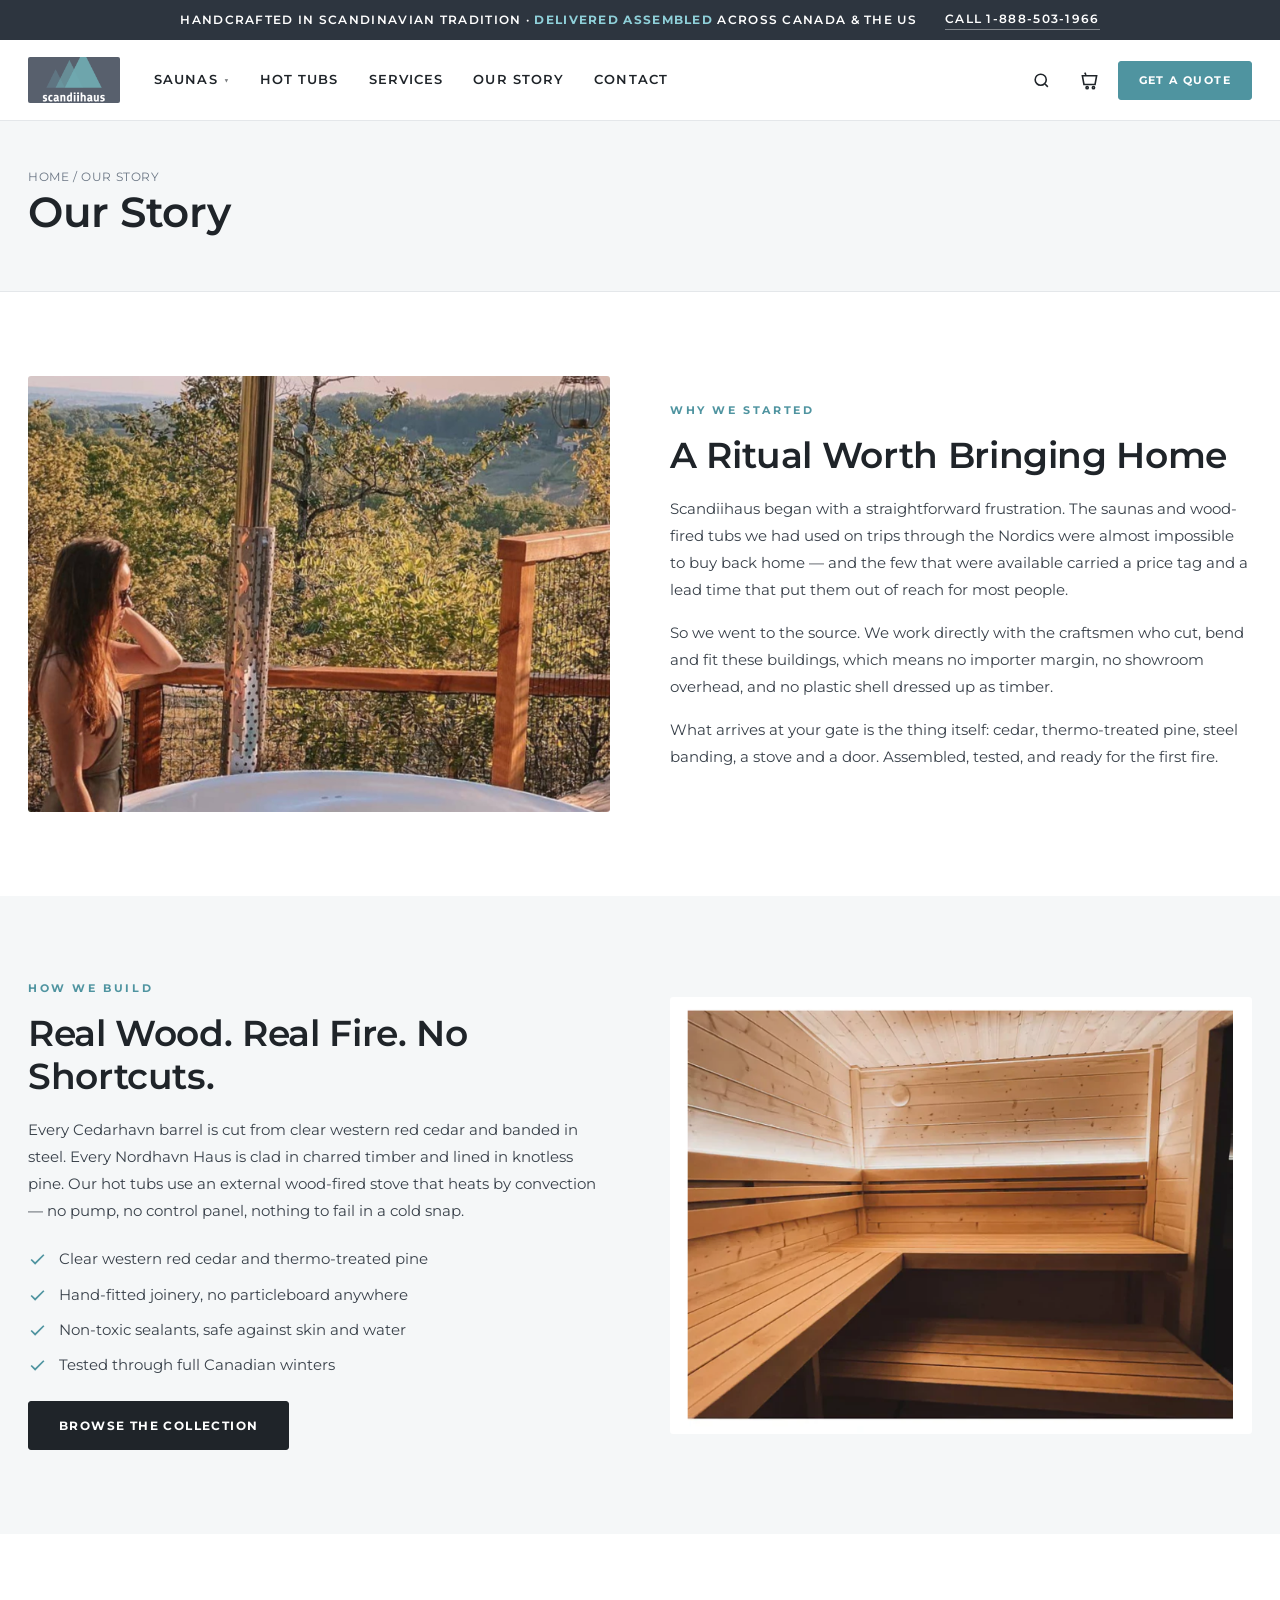
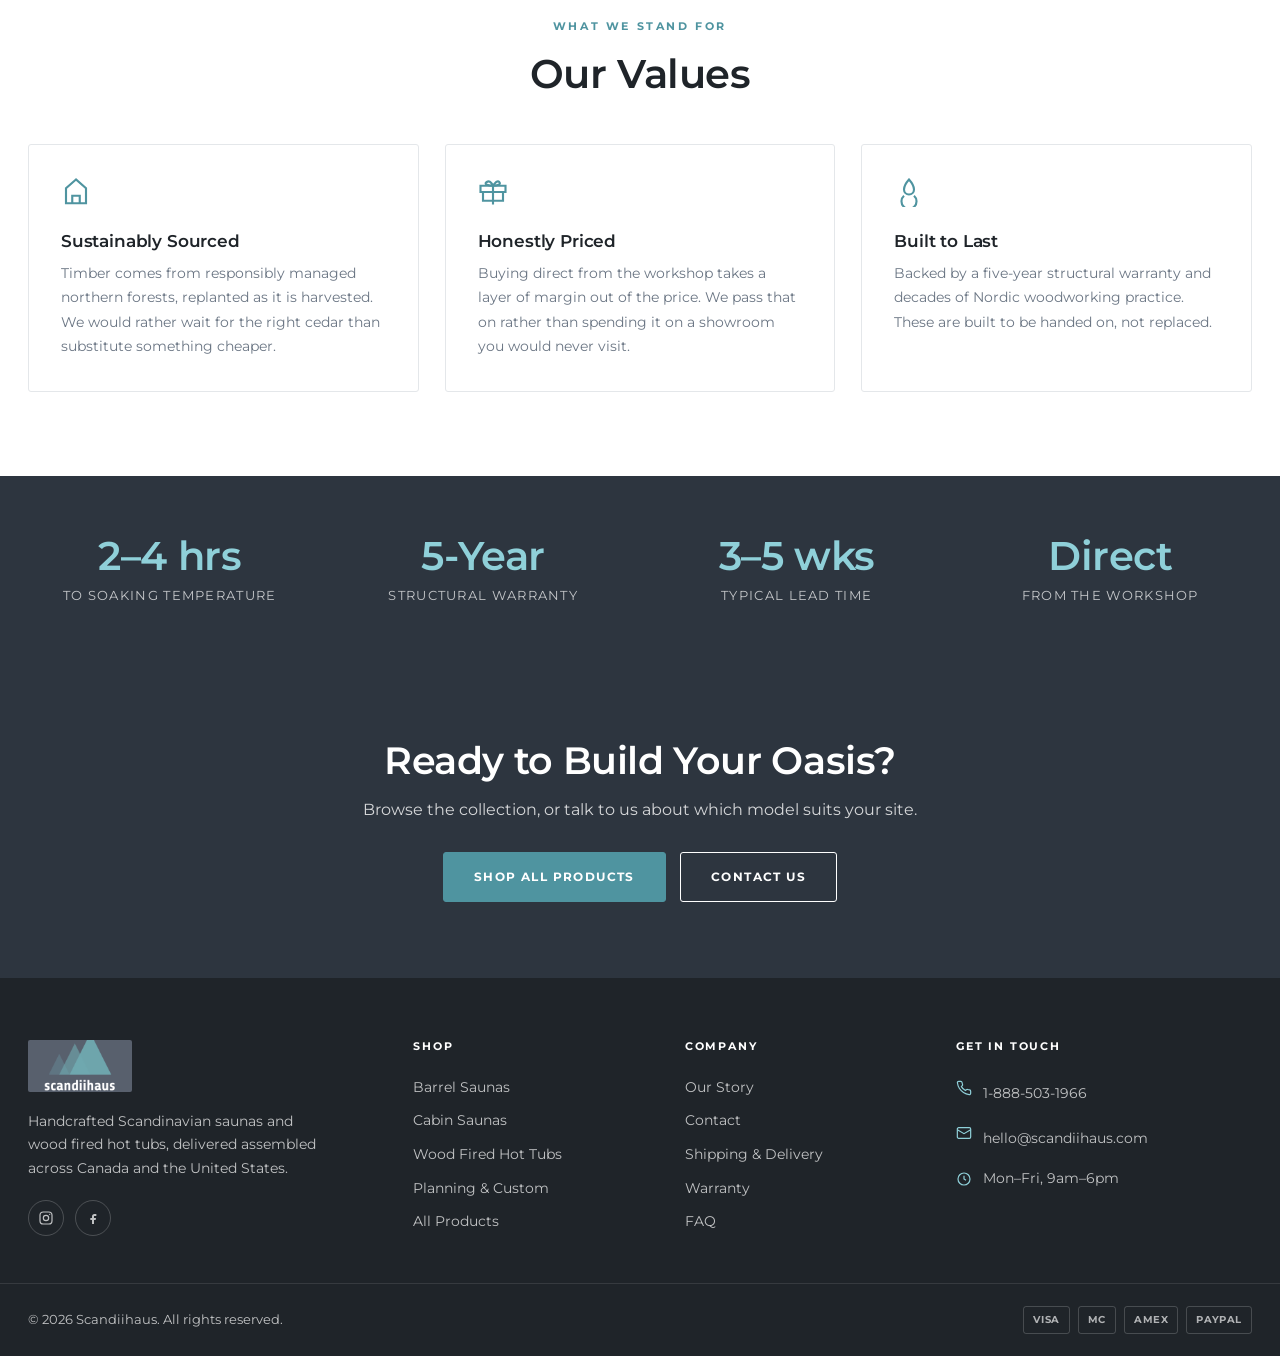
==== commit 2827e97f: "Rebuild site from scratch on a new template Replaces the previous build entirely. New structure foll" ====
--- a/about.html
+++ b/about.html
@@ -4,211 +4,248 @@
 <meta charset="UTF-8">
 <meta name="viewport" content="width=device-width, initial-scale=1.0">
 <title>Our Story | Scandiihaus</title>
+<meta name="description" content="Why Scandiihaus builds Scandinavian barrel saunas, cabin saunas and wood fired hot tubs — and how we keep them honestly priced.">
 <link rel="preconnect" href="https://fonts.googleapis.com">
 <link rel="preconnect" href="https://fonts.gstatic.com" crossorigin>
-<link href="https://fonts.googleapis.com/css2?family=Fraunces:opsz,wght@9..144,500;9..144,600;9..144,700&family=Work+Sans:wght@400;500;600;700&display=swap" rel="stylesheet">
+<link href="https://fonts.googleapis.com/css2?family=Montserrat:wght@300;400;500;600;700&display=swap" rel="stylesheet">
 <link rel="stylesheet" href="css/style.css">
 </head>
 <body>
 
-<div class="announce-bar">Father's Day Sale — <span>$3,500 OFF</span> all Hot Tubs &amp; Saunas, while supplies last</div>
-
-<header class="site-header">
-  <div class="nav-main">
-    <button class="hamburger" id="hamburgerBtn" aria-label="Open menu">☰</button>
-    <a href="index.html" class="nav-logo">Scandii<span>haus</span></a>
-    <ul class="nav-links">
-      <li class="has-dropdown">
-        <a href="shop.html?cat=outdoor-saunas,indoor-saunas">Saunas</a>
-        <div class="dropdown mega">
-          <div class="dropdown-col">
+<div class="announce">
+  <div class="announce__inner">
+    <div class="announce__track"><span>Handcrafted in Scandinavian tradition &middot; <b>Delivered assembled</b> across Canada &amp; the US</span></div>
+    <a class="announce__phone" href="tel:18885031966">Call 1-888-503-1966</a>
+  </div>
+</div>
+
+<header class="header">
+  <div class="header__bar">
+    <button class="burger" id="burger" aria-label="Open menu">
+      <svg viewBox="0 0 24 24" fill="none" stroke="currentColor" stroke-width="2"><path d="M3 6h18M3 12h18M3 18h18"/></svg>
+    </button>
+    <a href="index.html" class="logo"><img src="images/logo.jpg" alt="Scandiihaus"></a>
+    <ul class="nav">
+      <li>
+        <a class="nav__link" href="shop.html?cat=barrel-saunas,cabin-saunas">Saunas <span class="caret">▼</span></a>
+        <div class="mega">
+          <div class="mega__col">
             <h4>Shop by Type</h4>
-            <a href="shop.html?cat=outdoor-saunas,indoor-saunas">All Saunas</a>
-            <a href="shop.html?cat=outdoor-saunas">Outdoor Saunas</a>
-            <a href="shop.html?cat=indoor-saunas">Indoor Saunas</a>
+            <a href="shop.html?cat=barrel-saunas,cabin-saunas">All Saunas</a>
+            <a href="shop.html?cat=barrel-saunas">Barrel Saunas</a>
+            <a href="shop.html?cat=cabin-saunas">Cabin Saunas</a>
+            <a href="shop.html?cat=services">Custom Builds</a>
           </div>
-          <div class="dropdown-col">
+          <div class="mega__col">
             <h4>Shop by Size</h4>
-            <a href="shop.html?cat=outdoor-saunas,indoor-saunas&size=1-2">1-2 Person</a>
-            <a href="shop.html?cat=outdoor-saunas,indoor-saunas&size=3-4">3-4 Person</a>
-            <a href="shop.html?cat=outdoor-saunas,indoor-saunas&size=5-6plus">5-6+ Person</a>
+            <a href="shop.html?cat=barrel-saunas,cabin-saunas&amp;size=to-4">Up to 4 Person</a>
+            <a href="shop.html?cat=barrel-saunas,cabin-saunas&amp;size=4-6">4&ndash;6 Person</a>
+            <a href="shop.html?cat=barrel-saunas,cabin-saunas&amp;size=6-plus">6+ Person</a>
           </div>
-          <div class="dropdown-col">
+          <div class="mega__col">
             <h4>Shop by Price</h4>
-            <a href="shop.html?cat=outdoor-saunas,indoor-saunas&price=under-8000">Under $8,000</a>
-            <a href="shop.html?cat=outdoor-saunas,indoor-saunas&price=8000-12000">$8,000 &ndash; $12,000</a>
-            <a href="shop.html?cat=outdoor-saunas,indoor-saunas&price=12000-plus">$12,000+</a>
+            <a href="shop.html?cat=barrel-saunas,cabin-saunas&amp;price=under-12000">Under $12,000</a>
+            <a href="shop.html?cat=barrel-saunas,cabin-saunas&amp;price=12000-16000">$12,000 &ndash; $16,000</a>
+            <a href="shop.html?cat=barrel-saunas,cabin-saunas&amp;price=16000-plus">$16,000+</a>
           </div>
-          <div class="dropdown-promo">
-            <img src="https://images.unsplash.com/photo-1764942687903-3a5ce0cfbebc?q=80&w=600&auto=format&fit=crop" alt="Nordic Cabin Sauna">
-            <p>Save up to $3,500 this week</p>
-          </div>
+          <a class="mega__promo" href="product.html?id=nordhavn-haus-xl">
+            <img src="images/sauna-nordhavn-pavilion.png" alt="Nordhavn Haus XL with covered pavilion">
+            <span>Nordhavn Haus XL</span>
+          </a>
         </div>
       </li>
-      <li><a href="shop.html?cat=hot-tubs">Hot Tubs</a></li>
-      <li><a href="shop.html?cat=cold-plunges">Cold Plunges</a></li>
-      <li><a href="shop.html?cat=accessories">Accessories</a></li>
-      <li><a href="about.html">Our Story</a></li>
-      <li><a href="contact.html">Contact</a></li>
+      <li><a class="nav__link" href="shop.html?cat=hot-tubs">Hot Tubs</a></li>
+      <li><a class="nav__link" href="shop.html?cat=services">Services</a></li>
+      <li><a class="nav__link" href="about.html">Our Story</a></li>
+      <li><a class="nav__link" href="contact.html">Contact</a></li>
     </ul>
-    <div class="nav-right">
-      <button class="nav-icon-btn" aria-label="Search">⚲</button>
-      <button class="nav-icon-btn" id="cartBtn" aria-label="Cart">⛃<span class="cart-dot" id="cartDot"></span></button>
-      <a href="contact.html" class="help-link btn btn-dark" style="padding:10px 20px;">Get a Quote</a>
+    <div class="header__actions">
+      <a class="icon-btn" href="shop.html" aria-label="Browse all products">
+        <svg viewBox="0 0 24 24" fill="none" stroke="currentColor" stroke-width="2"><circle cx="11" cy="11" r="7"/><path d="M20 20l-3.5-3.5"/></svg>
+      </a>
+      <button class="icon-btn" id="cartBtn" aria-label="Open cart">
+        <svg viewBox="0 0 24 24" fill="none" stroke="currentColor" stroke-width="2"><path d="M6 2l1.5 3M3 6h18l-2 11H5L3 6z"/><circle cx="9" cy="21" r="1.4"/><circle cx="17" cy="21" r="1.4"/></svg>
+        <span class="cart-count" id="cartCount">0</span>
+      </button>
+      <a href="contact.html" class="btn btn--teal btn--sm">Get a Quote</a>
     </div>
   </div>
 </header>
 
-<div class="mobile-nav-overlay" id="mobileNavOverlay">
-  <button class="mobile-nav-close" id="mobileNavClose">×</button>
-  <a href="shop.html?cat=outdoor-saunas">Outdoor Saunas</a>
-  <a href="shop.html?cat=indoor-saunas">Indoor Saunas</a>
-  <a href="shop.html?cat=hot-tubs">Hot Tubs</a>
-  <a href="shop.html?cat=cold-plunges">Cold Plunges</a>
-  <a href="shop.html?cat=accessories">Accessories</a>
-  <a href="about.html">Our Story</a>
-  <a href="contact.html">Contact</a>
+<div class="page-head">
+  <div class="container">
+    <p class="crumbs"><a href="index.html">Home</a> / Our Story</p>
+    <h1>Our Story</h1>
+  </div>
 </div>
 
-<div class="page-header">
-  <p class="breadcrumb"><a href="index.html">Home</a> / About</p>
-  <h1>Our Story</h1>
-</div>
-
-<section class="section-pad">
+<section class="section">
   <div class="container">
     <div class="split">
-      <div class="img-box" style="background-image:url('https://images.unsplash.com/photo-1633512424746-0cb5240e064d?q=80&w=1200&auto=format&fit=crop')"></div>
-      <div class="split-text">
+      <div class="split__media reveal"><img src="images/hot-tub-sunset.jpg" alt="Wood fired hot tub overlooking rolling hills at sunset"></div>
+      <div class="reveal">
         <span class="eyebrow">Why We Started</span>
         <h2>A Ritual Worth Bringing Home</h2>
-        <p>Scandiihaus began with a simple frustration: the wood fired hot tubs we loved on trips to the Nordics were nearly impossible to find back home — or came with a price tag and lead time that put them out of reach.</p>
-        <p>So we set out to build them ourselves, working directly with Scandinavian craftsmen who have shaped wood for fire and water for generations. The result is a tub that costs a fraction of custom-built alternatives, without compromising on the materials or the experience.</p>
-      </div>
-    </div>
-  </div>
-</section>
-
-<section class="section-pad" style="background:var(--cream-dark);">
-  <div class="container">
-    <div class="split reverse">
-      <div class="img-box" style="background-image:url('https://images.unsplash.com/photo-1518684079-3c830dcef090?q=80&w=1200&auto=format&fit=crop')"></div>
-      <div class="split-text">
+        <p>Scandiihaus began with a straightforward frustration. The saunas and wood-fired tubs we had used on trips through the Nordics were almost impossible to buy back home &mdash; and the few that were available carried a price tag and a lead time that put them out of reach for most people.</p>
+        <p>So we went to the source. We work directly with the craftsmen who cut, bend and fit these buildings, which means no importer margin, no showroom overhead, and no plastic shell dressed up as timber.</p>
+        <p>What arrives at your gate is the thing itself: cedar, thermo-treated pine, steel banding, a stove and a door. Assembled, tested, and ready for the first fire.</p>
+      </div>
+    </div>
+  </div>
+</section>
+
+<section class="section bg-mist">
+  <div class="container">
+    <div class="split split--flip">
+      <div class="split__media reveal"><img src="images/sauna-interior-pine.png" alt="Sauna interior with tiered benches and backlighting"></div>
+      <div class="reveal">
         <span class="eyebrow">How We Build</span>
         <h2>Real Wood. Real Fire. No Shortcuts.</h2>
-        <p>Every Scandiihaus tub is built from rot-resistant Scandinavian spruce, finished with non-toxic sealants safe for skin and water, and fitted with an external wood-fired stove engineered for efficient, even heating.</p>
-        <ul class="feature-list">
-          <li><span class="tick">✓</span> No electrical hookup, ever</li>
-          <li><span class="tick">✓</span> Hand-fitted joinery, no particleboard</li>
-          <li><span class="tick">✓</span> Tested for four-season Canadian winters</li>
+        <p>Every Cedarhavn barrel is cut from clear western red cedar and banded in steel. Every Nordhavn Haus is clad in charred timber and lined in knotless pine. Our hot tubs use an external wood-fired stove that heats by convection &mdash; no pump, no control panel, nothing to fail in a cold snap.</p>
+        <ul class="ticks">
+          <li><svg viewBox="0 0 24 24" fill="none" stroke="currentColor" stroke-width="2.2"><path d="M20 6L9 17l-5-5"/></svg> Clear western red cedar and thermo-treated pine</li>
+          <li><svg viewBox="0 0 24 24" fill="none" stroke="currentColor" stroke-width="2.2"><path d="M20 6L9 17l-5-5"/></svg> Hand-fitted joinery, no particleboard anywhere</li>
+          <li><svg viewBox="0 0 24 24" fill="none" stroke="currentColor" stroke-width="2.2"><path d="M20 6L9 17l-5-5"/></svg> Non-toxic sealants, safe against skin and water</li>
+          <li><svg viewBox="0 0 24 24" fill="none" stroke="currentColor" stroke-width="2.2"><path d="M20 6L9 17l-5-5"/></svg> Tested through full Canadian winters</li>
         </ul>
-      </div>
-    </div>
-  </div>
-</section>
-
-<section class="section-pad">
-  <div class="container">
-    <div class="section-head">
+        <a href="shop.html" class="btn btn--ink">Browse the Collection</a>
+      </div>
+    </div>
+  </div>
+</section>
+
+<section class="section">
+  <div class="container">
+    <div class="section-head reveal">
       <span class="eyebrow">What We Stand For</span>
       <h2>Our Values</h2>
     </div>
-    <div class="values-grid">
-      <div class="value-card">
-        <div class="icon">🌲</div>
+    <div class="values">
+      <div class="value reveal">
+        <svg viewBox="0 0 24 24" fill="none" stroke="currentColor" stroke-width="1.7"><path d="M12 2L4 9v12h16V9z"/><path d="M9 21v-6h6v6"/></svg>
         <h3>Sustainably Sourced</h3>
-        <p>Every plank is sourced from responsibly managed Scandinavian forests, replanted as we build.</p>
-      </div>
-      <div class="value-card">
-        <div class="icon">🤝</div>
-        <h3>Exceptional Value</h3>
-        <p>By working directly with our craftsmen and cutting out middlemen, we pass the savings to you.</p>
-      </div>
-      <div class="value-card">
-        <div class="icon">🔥</div>
+        <p>Timber comes from responsibly managed northern forests, replanted as it is harvested. We would rather wait for the right cedar than substitute something cheaper.</p>
+      </div>
+      <div class="value reveal">
+        <svg viewBox="0 0 24 24" fill="none" stroke="currentColor" stroke-width="1.7"><path d="M20 12v7H4v-7"/><path d="M2 7h20v5H2z"/><path d="M12 22V7M12 7S10 2 7 4s2 3 5 3 7-1 5-3-5 3-5 3z"/></svg>
+        <h3>Honestly Priced</h3>
+        <p>Buying direct from the workshop takes a layer of margin out of the price. We pass that on rather than spending it on a showroom you would never visit.</p>
+      </div>
+      <div class="value reveal">
+        <svg viewBox="0 0 24 24" fill="none" stroke="currentColor" stroke-width="1.7"><path d="M12 2s4 4.5 4 8a4 4 0 01-8 0c0-3.5 4-8 4-8z"/><path d="M8 15a6 6 0 108 0"/></svg>
         <h3>Built to Last</h3>
-        <p>Backed by a 5-year structural warranty and decades of Nordic woodworking tradition.</p>
-      </div>
-    </div>
-  </div>
-</section>
-
-<section class="section-pad" style="background:var(--wood-dark);">
-  <div class="container">
-    <div class="stats-row" style="color:var(--cream);">
-      <div class="stat"><h3>4,200+</h3><p>Tubs Shipped</p></div>
-      <div class="stat"><h3>5-Year</h3><p>Structural Warranty</p></div>
-      <div class="stat"><h3>4.8★</h3><p>Average Rating</p></div>
-      <div class="stat"><h3>2-4 hrs</h3><p>Average Heat-Up Time</p></div>
-    </div>
-  </div>
-</section>
-
-<section class="cta-banner">
+        <p>Backed by a five-year structural warranty and decades of Nordic woodworking practice. These are built to be handed on, not replaced.</p>
+      </div>
+    </div>
+  </div>
+</section>
+
+<section class="section section--tight bg-slate">
+  <div class="container">
+    <div class="stats">
+      <div class="reveal"><h3>2&ndash;4 hrs</h3><p>To soaking temperature</p></div>
+      <div class="reveal"><h3>5-Year</h3><p>Structural warranty</p></div>
+      <div class="reveal"><h3>3&ndash;5 wks</h3><p>Typical lead time</p></div>
+      <div class="reveal"><h3>Direct</h3><p>From the workshop</p></div>
+    </div>
+  </div>
+</section>
+
+<section class="cta">
   <h2>Ready to Build Your Oasis?</h2>
-  <p>Browse our collection or talk to our team about which model fits your space.</p>
-  <div class="hero-cta" style="justify-content:center;">
-    <a href="shop.html" class="btn btn-ember">Shop Hot Tubs</a>
-    <a href="contact.html" class="btn btn-outline-light">Contact Us</a>
-  </div>
-</section>
-
-<footer class="site-footer">
-  <div class="footer-top">
-    <div class="footer-brand">
-      <h3>Scandiihaus</h3>
-      <p>Handcrafted wood fired hot tubs and saunas, designed in the Scandinavian tradition for backyards everywhere.</p>
-      <div class="footer-social">
-        <a href="#" aria-label="Instagram">◎</a>
-        <a href="#" aria-label="Facebook">f</a>
-      </div>
-    </div>
-    <div class="footer-col">
+  <p>Browse the collection, or talk to us about which model suits your site.</p>
+  <div style="display:flex;gap:14px;justify-content:center;flex-wrap:wrap;">
+    <a href="shop.html" class="btn btn--teal">Shop All Products</a>
+    <a href="contact.html" class="btn btn--light">Contact Us</a>
+  </div>
+</section>
+
+<footer class="footer">
+  <div class="footer__top">
+    <div class="footer__brand">
+      <img src="images/logo.jpg" alt="Scandiihaus">
+      <p>Handcrafted Scandinavian saunas and wood fired hot tubs, delivered assembled across Canada and the United States.</p>
+      <div class="socials">
+        <a href="https://www.instagram.com/scandiihaus" target="_blank" rel="noopener" aria-label="Instagram">
+          <svg viewBox="0 0 24 24" fill="none" stroke="currentColor" stroke-width="1.8"><rect x="3" y="3" width="18" height="18" rx="5"/><circle cx="12" cy="12" r="4"/><circle cx="17.5" cy="6.5" r="1" fill="currentColor" stroke="none"/></svg>
+        </a>
+        <a href="https://www.facebook.com/scandiihaus" target="_blank" rel="noopener" aria-label="Facebook">
+          <svg viewBox="0 0 24 24" fill="currentColor"><path d="M14 9h3V6h-3c-2 0-3.5 1.5-3.5 3.5V12H8v3h2.5v6h3v-6H16l.5-3h-3V9.5c0-.3.2-.5.5-.5z"/></svg>
+        </a>
+      </div>
+    </div>
+    <div class="footer__col">
       <h4>Shop</h4>
-      <a href="shop.html?cat=outdoor-saunas">Outdoor Saunas</a>
-      <a href="shop.html?cat=indoor-saunas">Indoor Saunas</a>
-      <a href="shop.html?cat=hot-tubs">Hot Tubs</a>
-      <a href="shop.html?cat=cold-plunges">Cold Plunges</a>
-      <a href="shop.html?cat=accessories">Accessories</a>
+      <a href="shop.html?cat=barrel-saunas">Barrel Saunas</a>
+      <a href="shop.html?cat=cabin-saunas">Cabin Saunas</a>
+      <a href="shop.html?cat=hot-tubs">Wood Fired Hot Tubs</a>
+      <a href="shop.html?cat=services">Planning &amp; Custom</a>
       <a href="shop.html">All Products</a>
     </div>
-    <div class="footer-col">
+    <div class="footer__col">
       <h4>Company</h4>
       <a href="about.html">Our Story</a>
       <a href="contact.html">Contact</a>
+      <a href="contact.html">Shipping &amp; Delivery</a>
       <a href="contact.html">Warranty</a>
-    </div>
-    <div class="footer-col">
-      <h4>Support</h4>
-      <a href="contact.html">Shipping &amp; Returns</a>
       <a href="contact.html">FAQ</a>
-      <a href="contact.html">Track Order</a>
-    </div>
-    <div class="footer-col footer-newsletter">
+    </div>
+    <div class="footer__col">
       <h4>Get In Touch</h4>
-      <p>1-888-778-7811<br>hello@scandiihaus.com</p>
-    </div>
-  </div>
-  <div class="footer-bottom">
-    <p>© 2026 Scandiihaus. All rights reserved.</p>
-    <p>Designed with care, built to last.</p>
+      <ul class="footer__contact">
+        <li>
+          <svg viewBox="0 0 24 24" fill="none" stroke="currentColor" stroke-width="1.8"><path d="M22 16.9v3a2 2 0 01-2.2 2 19.8 19.8 0 01-8.6-3.1 19.5 19.5 0 01-6-6A19.8 19.8 0 012.1 4.2 2 2 0 014.1 2h3a2 2 0 012 1.7c.1 1 .4 1.9.7 2.8a2 2 0 01-.5 2.1L8.1 9.9a16 16 0 006 6l1.3-1.2a2 2 0 012.1-.5c.9.3 1.8.6 2.8.7a2 2 0 011.7 2z"/></svg>
+          <a href="tel:18885031966">1-888-503-1966</a>
+        </li>
+        <li>
+          <svg viewBox="0 0 24 24" fill="none" stroke="currentColor" stroke-width="1.8"><rect x="2" y="4" width="20" height="16" rx="2"/><path d="M2 7l10 6 10-6"/></svg>
+          <a href="mailto:hello@scandiihaus.com">hello@scandiihaus.com</a>
+        </li>
+        <li>
+          <svg viewBox="0 0 24 24" fill="none" stroke="currentColor" stroke-width="1.8"><circle cx="12" cy="12" r="9"/><path d="M12 7v5l3 2"/></svg>
+          Mon&ndash;Fri, 9am&ndash;6pm
+        </li>
+      </ul>
+    </div>
+  </div>
+  <div class="footer__bottom">
+    <div class="footer__bottom-in">
+      <p>&copy; 2026 Scandiihaus. All rights reserved.</p>
+      <div class="pay"><span>VISA</span><span>MC</span><span>AMEX</span><span>PAYPAL</span></div>
+    </div>
   </div>
 </footer>
 
-<div class="cart-overlay" id="cartOverlay"></div>
-<aside class="cart-sidebar" id="cartSidebar">
-  <div class="cart-header">
-    <h3>Your Bag</h3>
-    <button class="cart-close" id="cartClose">×</button>
-  </div>
-  <div class="cart-items" id="cartItems"></div>
-  <div class="cart-footer">
-    <div class="cart-subtotal"><span>Subtotal</span><span id="cartSubtotal">$0.00</span></div>
-    <button class="btn btn-dark btn-block" id="checkoutBtn">Checkout</button>
+<div class="scrim" id="scrim"></div>
+
+<nav class="mobile-nav" id="mobileNav">
+  <div class="mobile-nav__head">
+    <img src="images/logo.jpg" alt="Scandiihaus">
+    <button class="drawer__close" id="mobileClose" aria-label="Close menu">&times;</button>
+  </div>
+  <a class="m-link" href="shop.html?cat=barrel-saunas,cabin-saunas">Saunas</a>
+  <a class="m-link" href="shop.html?cat=hot-tubs">Hot Tubs</a>
+  <a class="m-link" href="shop.html?cat=services">Services</a>
+  <a class="m-link" href="about.html">Our Story</a>
+  <a class="m-link" href="contact.html">Contact</a>
+</nav>
+
+<aside class="drawer" id="drawer">
+  <div class="drawer__head">
+    <h3>Your Cart</h3>
+    <button class="drawer__close" id="drawerClose" aria-label="Close cart">&times;</button>
+  </div>
+  <div class="drawer__body" id="drawerBody"></div>
+  <div class="drawer__foot">
+    <div class="drawer__total"><span>Subtotal</span><span id="drawerTotal">$0.00</span></div>
+    <button class="btn btn--teal btn--block" id="checkoutBtn">Request Checkout</button>
   </div>
 </aside>
 
-<button class="scroll-top-btn" id="scrollTopBtn" aria-label="Scroll to top">↑</button>
+<button class="to-top" id="toTop" aria-label="Back to top">
+  <svg viewBox="0 0 24 24" fill="none" stroke="currentColor" stroke-width="2"><path d="M12 19V5M5 12l7-7 7 7"/></svg>
+</button>
+
 <script src="js/main.js"></script>
 </body>
 </html>
--- a/css/style.css
+++ b/css/style.css
@@ -1,389 +1,545 @@
-/* ===== Design tokens ===== */
+/* ==========================================================================
+   Scandiihaus — design tokens
+   Palette derived from the Scandiihaus logo (slate + teal)
+   ========================================================================== */
 :root{
-  --charcoal:#1c1b19;
-  --charcoal-soft:#2a2824;
-  --cream:#f6f1e8;
-  --cream-dark:#ece4d6;
-  --wood:#7a5230;
-  --wood-dark:#5c3c22;
-  --ember:#c0703a;
-  --ember-dark:#a4582a;
-  --text:#2b2520;
-  --text-muted:#6b6256;
-  --white:#ffffff;
-  --border:#ded4c2;
-  --radius:2px;
-  --serif:'Fraunces', Georgia, serif;
-  --sans:'Work Sans', Arial, sans-serif;
-  --maxw:1280px;
+  --ink:#1f2429;
+  --ink-soft:#39414a;
+  --slate:#4a5563;
+  --slate-deep:#2d353f;
+  --teal:#4f94a0;
+  --teal-dark:#3b7985;
+  --teal-wash:#eaf2f4;
+  --sale:#c0563c;
+  --paper:#ffffff;
+  --mist:#f5f7f8;
+  --sand:#f8f5f0;
+  --line:#e4e7ea;
+  --line-soft:#eef0f2;
+  --muted:#6b7684;
+  --radius:3px;
+  --sans:'Montserrat', 'Helvetica Neue', Arial, sans-serif;
+  --maxw:1340px;
+  --ease:cubic-bezier(.33,0,.2,1);
 }
 
 *{box-sizing:border-box;}
-html{scroll-behavior:smooth;}
+html{scroll-behavior:smooth;-webkit-text-size-adjust:100%;}
 body{
   margin:0;
   font-family:var(--sans);
-  color:var(--text);
-  background:var(--cream);
+  font-weight:400;
+  color:var(--ink);
+  background:var(--paper);
+  line-height:1.6;
   -webkit-font-smoothing:antialiased;
 }
 img{max-width:100%;display:block;}
 a{color:inherit;text-decoration:none;}
 ul{margin:0;padding:0;list-style:none;}
-h1,h2,h3,h4{font-family:var(--serif);font-weight:600;margin:0;letter-spacing:.2px;}
 p{margin:0;}
-.container{max-width:var(--maxw);margin:0 auto;padding:0 32px;}
-section{position:relative;}
-
+h1,h2,h3,h4,h5{margin:0;font-weight:600;letter-spacing:-.01em;line-height:1.2;}
+button{font-family:inherit;}
+.container{max-width:var(--maxw);margin:0 auto;padding:0 28px;}
+.section{padding:84px 0;}
+.section--tight{padding:56px 0;}
+.bg-mist{background:var(--mist);}
+.bg-sand{background:var(--sand);}
+.bg-slate{background:var(--slate-deep);color:#fff;}
+
+/* ===== Buttons ===== */
 .btn{
-  display:inline-flex;align-items:center;justify-content:center;gap:8px;
-  padding:14px 30px;font-family:var(--sans);font-size:13px;font-weight:600;
-  letter-spacing:1.5px;text-transform:uppercase;border:1px solid var(--charcoal);
-  border-radius:var(--radius);cursor:pointer;transition:all .25s ease;background:transparent;color:var(--charcoal);
-}
-.btn-dark{background:var(--charcoal);color:var(--cream);border-color:var(--charcoal);}
-.btn-dark:hover{background:var(--wood-dark);border-color:var(--wood-dark);}
-.btn-ember{background:var(--ember);color:#fff;border-color:var(--ember);}
-.btn-ember:hover{background:var(--ember-dark);border-color:var(--ember-dark);}
-.btn-outline-light{border-color:#fff;color:#fff;}
-.btn-outline-light:hover{background:#fff;color:var(--charcoal);}
-.btn-block{width:100%;}
-
-/* ===== Top announcement bar ===== */
-.announce-bar{
-  background:var(--charcoal);color:var(--cream);
-  text-align:center;font-size:12.5px;letter-spacing:.6px;
-  padding:9px 16px;font-weight:500;
-}
-.announce-bar span{color:var(--ember);font-weight:700;}
+  display:inline-flex;align-items:center;justify-content:center;gap:9px;
+  padding:14px 30px;font-size:12px;font-weight:700;letter-spacing:1.4px;
+  text-transform:uppercase;border:1.5px solid transparent;border-radius:var(--radius);
+  cursor:pointer;transition:background-color .25s var(--ease),color .25s var(--ease),border-color .25s var(--ease);
+  background:transparent;color:var(--ink);text-align:center;
+}
+.btn--teal{background:var(--teal);color:#fff;border-color:var(--teal);}
+.btn--teal:hover{background:var(--teal-dark);border-color:var(--teal-dark);}
+.btn--ink{background:var(--ink);color:#fff;border-color:var(--ink);}
+.btn--ink:hover{background:var(--teal);border-color:var(--teal);}
+.btn--outline{border-color:var(--ink);color:var(--ink);}
+.btn--outline:hover{background:var(--ink);color:#fff;}
+.btn--light{border-color:#fff;color:#fff;}
+.btn--light:hover{background:#fff;color:var(--ink);}
+.btn--sm{padding:10px 20px;font-size:11px;}
+.btn--block{width:100%;}
+
+.eyebrow{
+  display:block;font-size:11px;font-weight:700;letter-spacing:2.6px;
+  text-transform:uppercase;color:var(--teal);margin-bottom:14px;
+}
+
+/* ===== Announcement bar (marquee) ===== */
+.announce{
+  background:var(--slate-deep);color:#fff;overflow:hidden;
+  font-size:11.5px;letter-spacing:1.3px;text-transform:uppercase;font-weight:600;
+}
+.announce__inner{display:flex;align-items:center;justify-content:center;gap:28px;padding:10px 20px;}
+.announce__track{display:flex;gap:28px;white-space:nowrap;}
+.announce b{color:#8fd0d9;font-weight:700;}
+.announce__phone{color:#fff;border-bottom:1px solid rgba(255,255,255,.4);padding-bottom:1px;}
+.announce__phone:hover{color:#8fd0d9;border-color:#8fd0d9;}
 
 /* ===== Header ===== */
-.site-header{
-  position:sticky;top:0;z-index:500;background:var(--cream);
-  border-bottom:1px solid var(--border);
-}
-.nav-main{
-  max-width:var(--maxw);margin:0 auto;padding:18px 32px;
-  display:flex;align-items:center;justify-content:space-between;gap:24px;
-}
-.nav-logo{font-family:var(--serif);font-size:26px;font-weight:700;letter-spacing:.5px;white-space:nowrap;}
-.nav-logo span{color:var(--ember);}
-.nav-links{display:flex;align-items:center;gap:34px;}
-.nav-links>li{position:relative;}
-.nav-links a{font-size:13.5px;font-weight:600;letter-spacing:.7px;text-transform:uppercase;padding:6px 0;}
-.nav-links a:hover{color:var(--ember);}
-.nav-right{display:flex;align-items:center;gap:18px;}
-.nav-icon-btn{
-  background:none;border:none;font-size:18px;cursor:pointer;color:var(--charcoal);
-  position:relative;padding:4px;
-}
-.cart-dot{
-  position:absolute;top:-2px;right:-4px;background:var(--ember);color:#fff;
-  font-size:10px;font-weight:700;border-radius:50%;width:16px;height:16px;
+.header{
+  position:sticky;top:0;z-index:600;background:var(--paper);
+  border-bottom:1px solid var(--line);transition:box-shadow .3s var(--ease);
+}
+.header.is-stuck{box-shadow:0 6px 24px rgba(31,36,41,.09);}
+.header__bar{
+  max-width:var(--maxw);margin:0 auto;padding:16px 28px;
+  display:flex;align-items:center;gap:26px;
+}
+.logo{display:flex;align-items:center;flex:0 0 auto;}
+.logo img{height:46px;width:auto;border-radius:2px;}
+.nav{display:flex;align-items:center;gap:30px;margin-left:8px;}
+.nav>li{position:relative;}
+.nav__link{
+  display:flex;align-items:center;gap:6px;padding:14px 0;
+  font-size:12.5px;font-weight:600;letter-spacing:1.1px;text-transform:uppercase;
+  transition:color .2s var(--ease);
+}
+.nav__link:hover{color:var(--teal);}
+.nav__link .caret{font-size:8px;opacity:.6;transition:transform .25s var(--ease);}
+.nav>li:hover .caret{transform:rotate(180deg);}
+.header__actions{display:flex;align-items:center;gap:8px;margin-left:auto;}
+.icon-btn{
+  background:none;border:none;cursor:pointer;color:var(--ink);
+  width:40px;height:40px;display:flex;align-items:center;justify-content:center;
+  border-radius:50%;transition:background-color .2s var(--ease),color .2s var(--ease);position:relative;
+}
+.icon-btn:hover{background:var(--mist);color:var(--teal);}
+.icon-btn svg{width:19px;height:19px;}
+.cart-count{
+  position:absolute;top:4px;right:3px;min-width:17px;height:17px;padding:0 4px;
+  background:var(--teal);color:#fff;border-radius:9px;font-size:10px;font-weight:700;
+  display:none;align-items:center;justify-content:center;line-height:1;
+}
+.cart-count.is-visible{display:flex;}
+
+/* ===== Mega menu ===== */
+.mega{
+  position:absolute;top:100%;left:50%;transform:translateX(-50%) translateY(10px);
+  background:var(--paper);border:1px solid var(--line);border-top:2px solid var(--teal);
+  box-shadow:0 22px 48px rgba(31,36,41,.14);
+  padding:32px;display:grid;grid-template-columns:repeat(3,170px) 240px;gap:34px;
+  opacity:0;visibility:hidden;pointer-events:none;
+  transition:opacity .22s var(--ease),transform .22s var(--ease),visibility .22s;
+}
+.nav>li:hover .mega{opacity:1;visibility:visible;pointer-events:auto;transform:translateX(-50%) translateY(0);}
+.mega__col h4{
+  font-size:10.5px;font-weight:700;letter-spacing:1.8px;text-transform:uppercase;
+  color:var(--muted);margin-bottom:15px;padding-bottom:10px;border-bottom:1px solid var(--line-soft);
+}
+.mega__col a{
+  display:block;padding:7px 0;font-size:13.5px;font-weight:500;color:var(--ink-soft);
+  transition:color .18s var(--ease),padding-left .18s var(--ease);
+}
+.mega__col a:hover{color:var(--teal);padding-left:5px;}
+.mega__promo{position:relative;overflow:hidden;border-radius:var(--radius);}
+.mega__promo img{height:100%;width:100%;object-fit:cover;transition:transform .6s var(--ease);}
+.mega__promo:hover img{transform:scale(1.06);}
+.mega__promo span{
+  position:absolute;left:0;right:0;bottom:0;padding:16px;
+  background:linear-gradient(transparent,rgba(31,36,41,.85));
+  color:#fff;font-size:12px;font-weight:700;letter-spacing:.8px;text-transform:uppercase;
+}
+
+/* ===== Mobile nav ===== */
+.burger{display:none;background:none;border:none;cursor:pointer;padding:8px;color:var(--ink);}
+.burger svg{width:22px;height:22px;}
+.mobile-nav{
+  position:fixed;inset:0;z-index:900;background:var(--paper);
+  transform:translateX(-100%);transition:transform .35s var(--ease);
+  display:flex;flex-direction:column;padding:22px;overflow-y:auto;
+}
+.mobile-nav.is-open{transform:translateX(0);}
+.mobile-nav__head{display:flex;align-items:center;justify-content:space-between;margin-bottom:26px;}
+.mobile-nav__head img{height:40px;}
+.mobile-nav a.m-link{
+  padding:15px 2px;border-bottom:1px solid var(--line-soft);
+  font-size:14px;font-weight:600;letter-spacing:.6px;text-transform:uppercase;
+}
+.mobile-nav h5{
+  margin:22px 0 4px;font-size:10.5px;letter-spacing:1.8px;text-transform:uppercase;color:var(--muted);
+}
+.mobile-nav a.m-sub{padding:11px 2px;border-bottom:1px solid var(--line-soft);font-size:13.5px;color:var(--ink-soft);}
+
+/* ===== Hero ===== */
+.hero{position:relative;min-height:clamp(460px,76vh,720px);display:flex;align-items:center;overflow:hidden;background:var(--slate-deep);}
+.hero__media{position:absolute;inset:0;}
+.hero__media video,.hero__media img{width:100%;height:100%;object-fit:cover;}
+.hero__scrim{position:absolute;inset:0;background:linear-gradient(100deg,rgba(25,31,37,.82) 0%,rgba(25,31,37,.55) 45%,rgba(25,31,37,.2) 100%);}
+.hero__inner{position:relative;max-width:var(--maxw);margin:0 auto;padding:0 28px;width:100%;}
+.hero__content{max-width:620px;color:#fff;}
+.hero .eyebrow{color:#8fd0d9;}
+.hero h1{font-size:clamp(34px,5.4vw,60px);font-weight:700;margin-bottom:20px;letter-spacing:-.02em;}
+.hero p{font-size:clamp(15px,1.7vw,18px);color:rgba(255,255,255,.9);margin-bottom:34px;max-width:520px;}
+.hero__cta{display:flex;gap:14px;flex-wrap:wrap;}
+
+/* ===== USP strip ===== */
+.usp{background:var(--slate-deep);color:#fff;}
+.usp__grid{display:grid;grid-template-columns:repeat(4,1fr);gap:24px;padding:24px 28px;max-width:var(--maxw);margin:0 auto;}
+.usp__item{display:flex;align-items:center;gap:12px;font-size:12.5px;letter-spacing:.4px;}
+.usp__item svg{width:22px;height:22px;flex:0 0 22px;color:#8fd0d9;}
+
+/* ===== Section heading ===== */
+.section-head{text-align:center;max-width:660px;margin:0 auto 46px;}
+.section-head h2{font-size:clamp(26px,3.6vw,40px);margin-bottom:14px;}
+.section-head p{color:var(--muted);font-size:15.5px;}
+.section-head--left{text-align:left;margin-left:0;}
+
+/* ===== Collection tiles ===== */
+.collections{display:grid;grid-template-columns:repeat(4,1fr);gap:22px;}
+.collection{position:relative;display:block;aspect-ratio:3/4;overflow:hidden;border-radius:var(--radius);background:var(--mist);}
+.collection img{position:absolute;inset:0;width:100%;height:100%;object-fit:cover;transition:transform .7s var(--ease);}
+.collection:hover img{transform:scale(1.07);}
+.collection::after{content:"";position:absolute;inset:0;background:linear-gradient(transparent 42%,rgba(25,31,37,.78));}
+.collection__label{position:absolute;left:22px;right:22px;bottom:22px;z-index:2;color:#fff;}
+.collection__label h3{font-size:20px;margin-bottom:4px;}
+.collection__label span{font-size:12px;letter-spacing:.6px;opacity:.85;}
+.collection__label em{
+  display:inline-block;margin-top:12px;font-style:normal;font-size:11px;font-weight:700;
+  letter-spacing:1.4px;text-transform:uppercase;border-bottom:1.5px solid #8fd0d9;padding-bottom:3px;
+}
+
+/* ===== Product grid / cards ===== */
+.product-grid{display:grid;grid-template-columns:repeat(4,1fr);gap:26px;}
+.product-grid--3{grid-template-columns:repeat(3,1fr);}
+.card{
+  position:relative;display:flex;flex-direction:column;background:var(--paper);
+  border:1px solid var(--line);border-radius:var(--radius);overflow:hidden;
+  transition:box-shadow .3s var(--ease),transform .3s var(--ease);
+}
+.card:hover{box-shadow:0 18px 38px rgba(31,36,41,.1);transform:translateY(-3px);}
+.card__media{position:relative;aspect-ratio:1/1;overflow:hidden;background:var(--mist);}
+.card__media img{width:100%;height:100%;object-fit:cover;transition:transform .6s var(--ease);}
+.card:hover .card__media img{transform:scale(1.05);}
+.badge{
+  position:absolute;top:12px;left:12px;z-index:3;padding:5px 11px;border-radius:2px;
+  font-size:10px;font-weight:700;letter-spacing:1.1px;text-transform:uppercase;color:#fff;background:var(--sale);
+}
+.badge--teal{background:var(--teal);}
+.badge--slate{background:var(--slate);}
+.card__quick{
+  position:absolute;left:12px;right:12px;bottom:12px;z-index:3;display:block;text-align:center;
+  padding:12px;border:none;background:var(--ink);color:#fff;cursor:pointer;
+  font-size:11px;font-weight:700;letter-spacing:1.2px;text-transform:uppercase;border-radius:2px;
+  opacity:0;transform:translateY(8px);transition:opacity .25s var(--ease),transform .25s var(--ease),background-color .2s;
+}
+.card:hover .card__quick{opacity:1;transform:translateY(0);}
+.card__quick:hover{background:var(--teal);}
+.card__body{padding:20px;display:flex;flex-direction:column;gap:7px;flex:1;}
+.card__cap{font-size:10.5px;font-weight:700;letter-spacing:1.3px;text-transform:uppercase;color:var(--muted);}
+.card__body h3{font-size:15.5px;font-weight:600;line-height:1.4;}
+.card__stars{font-size:12px;color:#e0a32e;letter-spacing:1px;}
+.card__stars span{color:var(--muted);letter-spacing:0;margin-left:5px;}
+.card__price{display:flex;align-items:baseline;gap:9px;margin-top:auto;padding-top:6px;}
+.price-now{font-size:17px;font-weight:700;color:var(--teal-dark);}
+.price-was{font-size:13px;color:var(--muted);text-decoration:line-through;}
+
+/* ===== Page header ===== */
+.page-head{background:var(--mist);border-bottom:1px solid var(--line);padding:46px 0;}
+.page-head h1{font-size:clamp(27px,4vw,42px);margin-bottom:8px;}
+.crumbs{font-size:12px;letter-spacing:.6px;color:var(--muted);text-transform:uppercase;}
+.crumbs a:hover{color:var(--teal);}
+
+/* ===== Shop layout ===== */
+.shop{display:grid;grid-template-columns:252px 1fr;gap:44px;align-items:start;}
+.filters{position:sticky;top:104px;}
+.filter-group{border-bottom:1px solid var(--line);padding-bottom:20px;margin-bottom:20px;}
+.filter-group h4{font-size:11px;font-weight:700;letter-spacing:1.6px;text-transform:uppercase;margin-bottom:14px;}
+.filter-group label{
+  display:flex;align-items:center;gap:10px;padding:6px 0;font-size:13.5px;
+  color:var(--ink-soft);cursor:pointer;transition:color .18s var(--ease);
+}
+.filter-group label:hover{color:var(--teal);}
+.filter-group input[type=checkbox]{accent-color:var(--teal);width:15px;height:15px;cursor:pointer;}
+.filter-help{background:var(--teal-wash);padding:20px;border-radius:var(--radius);}
+.filter-help h4{margin-bottom:8px;}
+.filter-help p{font-size:13px;color:var(--ink-soft);margin-bottom:14px;line-height:1.65;}
+.toolbar{
+  display:flex;align-items:center;justify-content:space-between;gap:16px;flex-wrap:wrap;
+  padding-bottom:18px;margin-bottom:26px;border-bottom:1px solid var(--line);
+}
+.toolbar__count{font-size:13px;color:var(--muted);}
+.toolbar__right{display:flex;align-items:center;gap:12px;}
+.toolbar select{
+  padding:9px 13px;border:1px solid var(--line);background:#fff;font-size:13px;
+  font-family:inherit;color:var(--ink);border-radius:var(--radius);cursor:pointer;
+}
+.view-toggle{display:flex;border:1px solid var(--line);border-radius:var(--radius);overflow:hidden;}
+.view-toggle button{
+  width:36px;height:36px;border:none;background:#fff;cursor:pointer;color:var(--muted);
+  display:flex;align-items:center;justify-content:center;transition:background-color .2s,color .2s;
+}
+.view-toggle button svg{width:15px;height:15px;}
+.view-toggle button.is-active{background:var(--ink);color:#fff;}
+.empty-state{padding:60px 20px;text-align:center;color:var(--muted);}
+
+/* list view */
+.product-grid.is-list{display:flex;flex-direction:column;gap:18px;}
+.product-grid.is-list .card{flex-direction:row;}
+.product-grid.is-list .card__media{flex:0 0 240px;aspect-ratio:4/3;}
+.product-grid.is-list .card__body{padding:24px 28px;}
+.product-grid.is-list .card__quick{position:static;opacity:1;transform:none;width:fit-content;padding:11px 22px;margin-top:10px;}
+
+/* ===== Product detail ===== */
+.pdp{display:grid;grid-template-columns:1.05fr 1fr;gap:56px;padding:48px 0 0;align-items:start;}
+.gallery__main{
+  aspect-ratio:1/1;background:var(--mist);border-radius:var(--radius);overflow:hidden;margin-bottom:12px;
+}
+.gallery__main img{width:100%;height:100%;object-fit:cover;}
+.gallery__thumbs{display:grid;grid-template-columns:repeat(4,1fr);gap:10px;}
+.gallery__thumbs button{
+  aspect-ratio:1/1;border:2px solid transparent;background:var(--mist);padding:0;cursor:pointer;
+  overflow:hidden;border-radius:2px;transition:border-color .2s var(--ease);
+}
+.gallery__thumbs button.is-active{border-color:var(--teal);}
+.gallery__thumbs img{width:100%;height:100%;object-fit:cover;}
+.pdp__cap{font-size:11px;font-weight:700;letter-spacing:1.6px;text-transform:uppercase;color:var(--muted);margin-bottom:10px;}
+.pdp h1{font-size:clamp(23px,3vw,33px);margin-bottom:12px;}
+.pdp__rating{display:flex;align-items:center;gap:8px;font-size:13px;color:var(--muted);margin-bottom:20px;}
+.pdp__rating .stars{color:#e0a32e;letter-spacing:1.5px;}
+.pdp__price{display:flex;align-items:baseline;gap:12px;margin-bottom:10px;}
+.pdp__price .now{font-size:28px;font-weight:700;color:var(--teal-dark);}
+.pdp__price .was{font-size:16px;color:var(--muted);text-decoration:line-through;}
+.pdp__save{
+  display:inline-block;background:#eaf6ee;color:#2d6b43;font-size:11.5px;font-weight:700;
+  letter-spacing:.5px;padding:5px 11px;border-radius:2px;margin-bottom:20px;
+}
+.pdp__stock{display:flex;align-items:center;gap:8px;font-size:13px;color:#2d6b43;margin-bottom:22px;font-weight:600;}
+.pdp__stock i{width:8px;height:8px;border-radius:50%;background:#3b9159;display:block;}
+.pdp__summary{color:var(--ink-soft);font-size:14.5px;line-height:1.75;margin-bottom:26px;}
+.option{margin-bottom:22px;}
+.option h4{font-size:11px;font-weight:700;letter-spacing:1.5px;text-transform:uppercase;margin-bottom:10px;}
+.option select{
+  width:100%;padding:13px 14px;border:1px solid var(--line);background:#fff;font-family:inherit;
+  font-size:14px;border-radius:var(--radius);cursor:pointer;color:var(--ink);
+}
+.qty{display:flex;align-items:center;border:1px solid var(--line);border-radius:var(--radius);width:fit-content;}
+.qty button{width:44px;height:46px;border:none;background:#fff;cursor:pointer;font-size:17px;color:var(--ink);transition:background-color .2s;}
+.qty button:hover{background:var(--mist);}
+.qty input{width:54px;height:46px;border:none;text-align:center;font-family:inherit;font-size:15px;font-weight:600;color:var(--ink);}
+.pdp__actions{display:flex;flex-direction:column;gap:11px;margin:24px 0;}
+.pdp__trust{display:flex;flex-wrap:wrap;gap:10px 22px;padding-top:22px;border-top:1px solid var(--line);font-size:12.5px;color:var(--muted);}
+.pdp__trust span{display:flex;align-items:center;gap:7px;}
+.pdp__trust svg{width:16px;height:16px;color:var(--teal);}
+
+/* ===== Accordion ===== */
+.acc{border-top:1px solid var(--line);margin-top:30px;}
+.acc__item{border-bottom:1px solid var(--line);}
+.acc__q{
+  width:100%;display:flex;align-items:center;justify-content:space-between;gap:16px;
+  padding:19px 2px;background:none;border:none;cursor:pointer;text-align:left;
+  font-family:inherit;font-size:13.5px;font-weight:700;letter-spacing:.8px;text-transform:uppercase;color:var(--ink);
+}
+.acc__q .sign{font-size:19px;color:var(--teal);transition:transform .28s var(--ease);line-height:1;}
+.acc__item.is-open .acc__q .sign{transform:rotate(45deg);}
+.acc__a{max-height:0;overflow:hidden;transition:max-height .34s var(--ease);}
+.acc__item.is-open .acc__a{max-height:700px;}
+.acc__a-inner{padding:0 2px 22px;color:var(--ink-soft);font-size:14px;line-height:1.75;}
+.spec-list{display:flex;flex-direction:column;gap:9px;}
+.spec-list li{display:flex;gap:10px;align-items:flex-start;}
+.spec-list li::before{content:"✓";color:var(--teal);font-weight:700;flex:0 0 auto;}
+
+/* ===== Testimonials ===== */
+.testimonials{display:grid;grid-template-columns:repeat(4,1fr);gap:24px;}
+.quote-card{background:var(--paper);border:1px solid var(--line);border-radius:var(--radius);padding:28px;}
+.quote-card .stars{color:#e0a32e;letter-spacing:2px;font-size:13px;margin-bottom:14px;}
+.quote-card p{font-size:14px;line-height:1.75;color:var(--ink-soft);margin-bottom:18px;}
+.quote-card cite{font-style:normal;font-size:12.5px;font-weight:700;letter-spacing:.4px;}
+.quote-card cite span{display:block;font-weight:400;color:var(--muted);font-size:12px;margin-top:3px;}
+
+/* ===== Split / philosophy ===== */
+.split{display:grid;grid-template-columns:1fr 1fr;gap:60px;align-items:center;}
+.split__media{aspect-ratio:4/3;overflow:hidden;border-radius:var(--radius);}
+.split__media img{width:100%;height:100%;object-fit:cover;}
+.split h2{font-size:clamp(25px,3.3vw,36px);margin-bottom:18px;}
+.split p{color:var(--ink-soft);font-size:15px;line-height:1.8;margin-bottom:16px;}
+.ticks{display:flex;flex-direction:column;gap:12px;margin:24px 0;}
+.ticks li{display:flex;gap:12px;align-items:flex-start;font-size:14.5px;color:var(--ink-soft);}
+.ticks li svg{width:19px;height:19px;flex:0 0 19px;color:var(--teal);margin-top:2px;}
+.split--flip .split__media{order:2;}
+
+/* ===== Stats ===== */
+.stats{display:grid;grid-template-columns:repeat(4,1fr);gap:30px;text-align:center;}
+.stats h3{font-size:clamp(28px,3.6vw,40px);color:#8fd0d9;margin-bottom:6px;}
+.stats p{font-size:12.5px;letter-spacing:1.3px;text-transform:uppercase;color:rgba(255,255,255,.72);}
+
+/* ===== Journal / blog ===== */
+.posts{display:grid;grid-template-columns:repeat(3,1fr);gap:28px;}
+.post{display:block;background:var(--paper);border:1px solid var(--line);border-radius:var(--radius);overflow:hidden;transition:box-shadow .3s var(--ease),transform .3s var(--ease);}
+.post:hover{box-shadow:0 18px 38px rgba(31,36,41,.1);transform:translateY(-3px);}
+.post__media{aspect-ratio:16/10;overflow:hidden;background:var(--mist);}
+.post__media img{width:100%;height:100%;object-fit:cover;transition:transform .6s var(--ease);}
+.post:hover .post__media img{transform:scale(1.05);}
+.post__body{padding:24px;}
+.post__meta{font-size:11px;font-weight:700;letter-spacing:1.4px;text-transform:uppercase;color:var(--teal);margin-bottom:10px;}
+.post__body h3{font-size:17px;margin-bottom:10px;line-height:1.35;}
+.post__body p{font-size:13.5px;color:var(--muted);line-height:1.7;}
+
+/* ===== Gallery strip ===== */
+.strip{display:grid;grid-template-columns:repeat(6,1fr);gap:8px;}
+.strip a{position:relative;aspect-ratio:1/1;overflow:hidden;display:block;background:var(--mist);}
+.strip img{width:100%;height:100%;object-fit:cover;transition:transform .6s var(--ease),opacity .3s;}
+.strip a:hover img{transform:scale(1.08);opacity:.85;}
+
+/* ===== Newsletter ===== */
+.cta{background:var(--slate-deep);color:#fff;text-align:center;padding:76px 28px;}
+.cta h2{font-size:clamp(25px,3.6vw,38px);margin-bottom:14px;}
+.cta p{color:rgba(255,255,255,.8);margin-bottom:30px;font-size:15.5px;}
+.subscribe{display:flex;max-width:470px;margin:0 auto;gap:0;}
+.subscribe input{
+  flex:1;padding:15px 18px;border:1px solid transparent;font-family:inherit;font-size:14px;
+  border-radius:var(--radius) 0 0 var(--radius);color:var(--ink);min-width:0;
+}
+.subscribe button{
+  padding:15px 28px;border:none;background:var(--teal);color:#fff;cursor:pointer;
+  font-size:11.5px;font-weight:700;letter-spacing:1.3px;text-transform:uppercase;
+  border-radius:0 var(--radius) var(--radius) 0;transition:background-color .2s;
+}
+.subscribe button:hover{background:var(--teal-dark);}
+
+/* ===== Footer ===== */
+.footer{background:var(--ink);color:rgba(255,255,255,.72);}
+.footer__top{
+  max-width:var(--maxw);margin:0 auto;padding:62px 28px 44px;
+  display:grid;grid-template-columns:1.5fr 1fr 1fr 1.3fr;gap:44px;
+}
+.footer__brand img{height:52px;margin-bottom:18px;border-radius:2px;}
+.footer__brand p{font-size:13.5px;line-height:1.75;max-width:290px;margin-bottom:20px;}
+.footer h4{font-size:11px;font-weight:700;letter-spacing:1.8px;text-transform:uppercase;color:#fff;margin-bottom:18px;}
+.footer__col a{display:block;padding:6px 0;font-size:13.5px;transition:color .18s var(--ease);}
+.footer__col a:hover{color:#8fd0d9;}
+.footer__contact li{display:flex;gap:11px;font-size:13.5px;padding:6px 0;align-items:flex-start;}
+.footer__contact svg{width:16px;height:16px;flex:0 0 16px;color:#8fd0d9;margin-top:3px;}
+.footer__contact a:hover{color:#8fd0d9;}
+.socials{display:flex;gap:11px;}
+.socials a{
+  width:36px;height:36px;border:1px solid rgba(255,255,255,.2);border-radius:50%;
+  display:flex;align-items:center;justify-content:center;transition:background-color .2s,border-color .2s;
+}
+.socials a:hover{background:var(--teal);border-color:var(--teal);}
+.socials svg{width:16px;height:16px;}
+.footer__bottom{
+  border-top:1px solid rgba(255,255,255,.1);
+}
+.footer__bottom-in{
+  max-width:var(--maxw);margin:0 auto;padding:22px 28px;
+  display:flex;justify-content:space-between;align-items:center;gap:18px;flex-wrap:wrap;font-size:12.5px;
+}
+.pay{display:flex;gap:8px;align-items:center;}
+.pay span{
+  padding:5px 9px;border:1px solid rgba(255,255,255,.18);border-radius:3px;
+  font-size:10px;font-weight:700;letter-spacing:.6px;color:rgba(255,255,255,.65);
+}
+
+/* ===== Cart drawer ===== */
+.scrim{position:fixed;inset:0;background:rgba(25,31,37,.5);opacity:0;visibility:hidden;transition:opacity .3s,visibility .3s;z-index:950;}
+.scrim.is-open{opacity:1;visibility:visible;}
+.drawer{
+  position:fixed;top:0;right:0;bottom:0;width:min(400px,100%);background:#fff;z-index:960;
+  transform:translateX(100%);transition:transform .35s var(--ease);display:flex;flex-direction:column;
+}
+.drawer.is-open{transform:translateX(0);}
+.drawer__head{display:flex;align-items:center;justify-content:space-between;padding:22px 24px;border-bottom:1px solid var(--line);}
+.drawer__head h3{font-size:15px;letter-spacing:1.2px;text-transform:uppercase;}
+.drawer__close{background:none;border:none;font-size:25px;cursor:pointer;color:var(--muted);line-height:1;}
+.drawer__body{flex:1;overflow-y:auto;padding:20px 24px;}
+.drawer__empty{text-align:center;color:var(--muted);padding:50px 0;font-size:14px;}
+.line-item{display:flex;gap:14px;padding:14px 0;border-bottom:1px solid var(--line-soft);}
+.line-item img{width:72px;height:72px;object-fit:cover;border-radius:2px;flex:0 0 72px;}
+.line-item h5{font-size:13.5px;font-weight:600;margin-bottom:5px;line-height:1.4;}
+.line-item p{font-size:13px;color:var(--muted);margin-bottom:6px;}
+.line-item button{background:none;border:none;padding:0;font-size:12px;color:var(--sale);cursor:pointer;text-decoration:underline;}
+.drawer__foot{padding:20px 24px;border-top:1px solid var(--line);}
+.drawer__total{display:flex;justify-content:space-between;margin-bottom:16px;font-size:15px;font-weight:700;}
+
+/* ===== Scroll reveal ===== */
+.reveal{opacity:0;transform:translateY(26px);transition:opacity .7s var(--ease),transform .7s var(--ease);}
+.reveal.is-in{opacity:1;transform:none;}
+
+/* ===== Back to top ===== */
+.to-top{
+  position:fixed;right:24px;bottom:24px;width:46px;height:46px;border-radius:50%;
+  background:var(--ink);color:#fff;border:none;cursor:pointer;z-index:500;
   display:flex;align-items:center;justify-content:center;
-}
-.hamburger{display:none;background:none;border:none;font-size:22px;cursor:pointer;}
-
-/* dropdown */
-.has-dropdown{position:relative;}
-.dropdown{
-  position:absolute;top:calc(100% + 18px);left:50%;transform:translateX(-50%);
-  background:var(--white);border:1px solid var(--border);min-width:560px;
-  display:none;padding:28px;gap:36px;box-shadow:0 18px 40px rgba(0,0,0,.12);
-}
-.dropdown.mega{min-width:740px;}
-.has-dropdown:hover .dropdown{display:flex;}
-.dropdown-col{flex:1 1 140px;}
-.dropdown-col h4{font-size:11px;letter-spacing:1px;text-transform:uppercase;color:var(--text-muted);margin-bottom:14px;}
-.dropdown-col a{display:block;font-size:14px;font-weight:500;text-transform:none;letter-spacing:0;padding:6px 0;}
-.dropdown-col a:hover{color:var(--ember);}
-.dropdown-promo{width:200px;flex:0 0 200px;}
-.dropdown-promo img{height:130px;object-fit:cover;border-radius:var(--radius);}
-.dropdown-promo p{margin-top:10px;font-size:13px;font-weight:600;}
-
-.mobile-nav-overlay{
-  position:fixed;inset:0;background:var(--charcoal);z-index:900;
-  display:flex;flex-direction:column;gap:22px;padding:90px 32px 32px;
-  transform:translateX(-100%);transition:transform .35s ease;
-}
-.mobile-nav-overlay.open{transform:translateX(0);}
-.mobile-nav-overlay a{color:var(--cream);font-size:20px;font-family:var(--serif);}
-.mobile-nav-close{position:absolute;top:24px;right:24px;background:none;border:none;color:var(--cream);font-size:28px;cursor:pointer;}
-
-/* ===== Hero ===== */
-.hero{
-  position:relative;height:88vh;min-height:560px;overflow:hidden;
-  display:flex;align-items:center;
-}
-.hero-slide{
-  position:absolute;inset:0;background-size:cover;background-position:center;
-  opacity:0;transition:opacity 1s ease;
-}
-.hero-slide.active{opacity:1;}
-.hero-video{
-  position:absolute;inset:0;width:100%;height:100%;object-fit:cover;
-}
-.hero-overlay{position:absolute;inset:0;background:linear-gradient(180deg,rgba(20,18,15,.45) 0%,rgba(20,18,15,.15) 45%,rgba(20,18,15,.55) 100%);}
-.hero-content{position:relative;z-index:2;color:#fff;max-width:var(--maxw);margin:0 auto;padding:0 32px;width:100%;}
-.hero-content .eyebrow{display:inline-block;font-size:12.5px;letter-spacing:2.5px;text-transform:uppercase;color:var(--cream);opacity:.85;margin-bottom:18px;}
-.hero-content h1{font-size:clamp(38px,6vw,72px);line-height:1.05;max-width:680px;margin-bottom:18px;}
-.hero-content p.sub{font-size:18px;max-width:480px;margin-bottom:32px;color:rgba(255,255,255,.9);}
-.hero-cta{display:flex;gap:16px;flex-wrap:wrap;}
-.hero-arrow{
-  position:absolute;top:50%;transform:translateY(-50%);z-index:3;
-  background:rgba(255,255,255,.15);border:1px solid rgba(255,255,255,.4);color:#fff;
-  width:44px;height:44px;border-radius:50%;cursor:pointer;font-size:20px;
-}
-.hero-arrow.left{left:24px;}.hero-arrow.right{right:24px;}
-.hero-dots{position:absolute;bottom:26px;left:50%;transform:translateX(-50%);display:flex;gap:8px;z-index:3;}
-.hero-dots span{width:8px;height:8px;border-radius:50%;background:rgba(255,255,255,.4);cursor:pointer;}
-.hero-dots span.active{background:#fff;}
-
-/* ===== USP strip ===== */
-.usp-strip{background:var(--charcoal);color:var(--cream);}
-.usp-strip .container{
-  display:grid;grid-template-columns:repeat(4,1fr);
-  padding:26px 32px;gap:20px;
-}
-.usp-item{display:flex;align-items:center;gap:12px;font-size:13px;letter-spacing:.3px;}
-.usp-item .icon{font-size:22px;color:var(--ember);}
-
-/* ===== Section heading ===== */
-.section-head{text-align:center;max-width:640px;margin:0 auto 48px;}
-.section-head .eyebrow{display:block;font-size:12px;letter-spacing:2.5px;text-transform:uppercase;color:var(--ember);font-weight:700;margin-bottom:12px;}
-.section-head h2{font-size:clamp(28px,4vw,42px);margin-bottom:14px;}
-.section-head p{color:var(--text-muted);font-size:15.5px;line-height:1.6;}
-
-.section-pad{padding:88px 0;}
-
-/* ===== Category grid ===== */
-.category-grid{
-  display:grid;grid-template-columns:repeat(3,1fr);gap:24px;
-}
-@media(min-width:1025px){.category-grid.cols-4{grid-template-columns:repeat(4,1fr);}}
-.category-cell{position:relative;display:block;height:420px;overflow:hidden;border-radius:var(--radius);}
-.category-cell .img-box{position:absolute;inset:0;background-size:cover;background-position:center;transition:transform .6s ease;}
-.category-cell:hover .img-box{transform:scale(1.06);}
-.category-cell::after{content:"";position:absolute;inset:0;background:linear-gradient(180deg,rgba(0,0,0,0) 40%,rgba(0,0,0,.65) 100%);}
-.category-cell .cat-label{position:absolute;left:24px;bottom:24px;z-index:2;color:#fff;}
-.category-cell .cat-label h3{font-size:24px;margin-bottom:6px;}
-.category-cell .cat-label span{font-size:13px;letter-spacing:.6px;text-decoration:underline;}
-
-/* ===== Product grid ===== */
-.product-grid{display:grid;grid-template-columns:repeat(3,1fr);gap:32px;}
-.product-card{display:block;background:var(--white);border:1px solid var(--border);overflow:hidden;transition:box-shadow .25s ease;}
-.product-card:hover{box-shadow:0 16px 32px rgba(0,0,0,.08);}
-.product-card .thumb{position:relative;height:280px;overflow:hidden;}
-.product-card .thumb img,.product-card .thumb .img-box{width:100%;height:100%;object-fit:cover;background-size:cover;background-position:center;transition:transform .5s ease;}
-.product-card:hover .thumb img,.product-card:hover .thumb .img-box{transform:scale(1.05);}
-.badge{position:absolute;top:14px;left:14px;background:var(--ember);color:#fff;font-size:11px;font-weight:700;letter-spacing:.6px;padding:5px 10px;border-radius:var(--radius);}
-.product-card .info{padding:22px;}
-.product-card .cap{font-size:11.5px;letter-spacing:1px;text-transform:uppercase;color:var(--text-muted);margin-bottom:6px;}
-.product-card h3{font-size:19px;margin-bottom:10px;}
-.price-row{display:flex;align-items:baseline;gap:10px;}
-.price-now{font-size:18px;font-weight:700;color:var(--wood-dark);}
-.price-was{font-size:14px;color:var(--text-muted);text-decoration:line-through;}
-.stars{color:var(--ember);font-size:13px;margin-top:8px;}
-
-/* ===== Story / split section ===== */
-.split{display:grid;grid-template-columns:1fr 1fr;gap:64px;align-items:center;}
-.split .img-box{height:520px;background-size:cover;background-position:center;border-radius:var(--radius);}
-.split-text .eyebrow{display:block;font-size:12px;letter-spacing:2.5px;text-transform:uppercase;color:var(--ember);font-weight:700;margin-bottom:14px;}
-.split-text h2{font-size:clamp(26px,3.6vw,38px);margin-bottom:18px;line-height:1.15;}
-.split-text p{color:var(--text-muted);font-size:15.5px;line-height:1.75;margin-bottom:16px;}
-.feature-list{margin-top:24px;display:flex;flex-direction:column;gap:14px;}
-.feature-list li{display:flex;gap:12px;font-size:15px;align-items:flex-start;}
-.feature-list li .tick{color:var(--ember);font-weight:700;}
-
-.split.reverse{grid-template-columns:1fr 1fr;}
-.split.reverse .img-box{order:2;}
-.split.reverse .split-text{order:1;}
-
-/* ===== Testimonials ===== */
-.testimonial-strip{background:var(--cream-dark);}
-.testimonial-grid{display:grid;grid-template-columns:repeat(3,1fr);gap:32px;}
-.testimonial-card{background:var(--white);padding:32px;border:1px solid var(--border);}
-.testimonial-card .stars{margin-bottom:14px;}
-.testimonial-card p.quote{font-size:15px;line-height:1.7;color:var(--text);margin-bottom:20px;}
-.testimonial-card .who{font-size:13px;font-weight:700;letter-spacing:.4px;}
-.testimonial-card .who span{display:block;font-weight:400;color:var(--text-muted);font-size:12.5px;margin-top:2px;}
-
-/* ===== FAQ ===== */
-.faq-list{max-width:760px;margin:0 auto;}
-.faq-item{border-bottom:1px solid var(--border);}
-.faq-q{display:flex;justify-content:space-between;align-items:center;padding:22px 4px;cursor:pointer;font-weight:600;font-size:15.5px;}
-.faq-q .plus{font-size:20px;color:var(--ember);transition:transform .25s ease;}
-.faq-item.open .faq-q .plus{transform:rotate(45deg);}
-.faq-a{max-height:0;overflow:hidden;transition:max-height .3s ease;}
-.faq-item.open .faq-a{max-height:420px;}
-.faq-a p{padding:0 4px 22px;color:var(--text-muted);font-size:14.5px;line-height:1.7;}
-.faq-a .feature-list{padding:0 4px 22px;margin:0;}
-.pd-accordion{margin-top:28px;}
-
-/* ===== Newsletter / CTA ===== */
-.cta-banner{background:var(--wood-dark);color:var(--cream);text-align:center;padding:80px 32px;}
-.cta-banner h2{font-size:clamp(26px,4vw,40px);margin-bottom:16px;color:#fff;}
-.cta-banner p{color:rgba(246,241,232,.85);margin-bottom:30px;font-size:15.5px;}
-.newsletter-form{display:flex;justify-content:center;gap:0;max-width:460px;margin:0 auto;}
-.newsletter-form input{flex:1;padding:15px 18px;border:1px solid transparent;font-size:14px;background:#fff;color:var(--text);}
-.newsletter-form button{padding:15px 26px;border:none;background:var(--ember);color:#fff;font-weight:700;letter-spacing:1px;text-transform:uppercase;font-size:12.5px;cursor:pointer;}
-.newsletter-form button:hover{background:var(--ember-dark);}
-
-/* ===== Instagram strip ===== */
-.insta-grid{display:grid;grid-template-columns:repeat(6,1fr);gap:6px;}
-.insta-grid .img-box{height:160px;background-size:cover;background-position:center;}
-
-/* ===== Footer ===== */
-.site-footer{background:var(--charcoal);color:rgba(246,241,232,.75);}
-.footer-top{padding:72px 32px 48px;display:grid;grid-template-columns:1.6fr 1fr 1fr 1fr 1.3fr;gap:40px;}
-.footer-brand h3{color:var(--cream);font-size:24px;margin-bottom:14px;}
-.footer-brand p{font-size:13.5px;line-height:1.7;max-width:260px;}
-.footer-social{display:flex;gap:14px;margin-top:18px;}
-.footer-social a{width:36px;height:36px;border:1px solid rgba(246,241,232,.3);border-radius:50%;display:flex;align-items:center;justify-content:center;}
-.footer-social a:hover{background:var(--ember);border-color:var(--ember);}
-.footer-col h4{color:var(--cream);font-size:13px;letter-spacing:1px;text-transform:uppercase;margin-bottom:18px;}
-.footer-col a{display:block;font-size:14px;padding:6px 0;color:rgba(246,241,232,.75);}
-.footer-col a:hover{color:var(--ember);}
-.footer-col p{font-size:14px;line-height:1.8;}
-.footer-newsletter input{width:100%;padding:13px 14px;border:1px solid rgba(246,241,232,.25);background:transparent;color:var(--cream);font-size:13.5px;margin-bottom:10px;}
-.footer-newsletter input::placeholder{color:rgba(246,241,232,.5);}
-.footer-bottom{border-top:1px solid rgba(246,241,232,.15);padding:22px 32px;display:flex;justify-content:space-between;flex-wrap:wrap;gap:12px;font-size:12.5px;}
-
-/* ===== Page header (shop/about/contact) ===== */
-.page-header{
-  background:linear-gradient(180deg,rgba(20,18,15,.55),rgba(20,18,15,.55)),url('https://images.unsplash.com/photo-1571055107559-3e67626fa8be?q=80&w=1600&auto=format&fit=crop') center/cover;
-  padding:120px 32px 60px;color:#fff;text-align:center;
-}
-.page-header h1{font-size:clamp(32px,5vw,52px);margin-bottom:12px;}
-.breadcrumb{font-size:13px;letter-spacing:.6px;opacity:.85;text-transform:uppercase;}
-.breadcrumb a{text-decoration:underline;}
-
-/* ===== Shop filters ===== */
-.shop-layout{display:grid;grid-template-columns:240px 1fr;gap:40px;}
-.filter-block{margin-bottom:32px;}
-.filter-block h4{font-size:13px;letter-spacing:.8px;text-transform:uppercase;margin-bottom:14px;}
-.filter-block label{display:flex;align-items:center;gap:10px;font-size:14.5px;padding:6px 0;cursor:pointer;}
-.shop-toolbar{display:flex;justify-content:space-between;align-items:center;margin-bottom:28px;border-bottom:1px solid var(--border);padding-bottom:18px;gap:16px;flex-wrap:wrap;}
-.shop-toolbar select{padding:8px 12px;border:1px solid var(--border);background:#fff;font-size:13.5px;}
-.toolbar-right{display:flex;align-items:center;gap:14px;}
-.view-toggle{display:flex;border:1px solid var(--border);}
-.view-toggle button{width:36px;height:36px;background:#fff;border:none;cursor:pointer;font-size:14px;color:var(--text-muted);}
-.view-toggle button.active{background:var(--charcoal);color:#fff;}
-.shop-grid-wrap .product-grid{grid-template-columns:repeat(3,1fr);}
-
-/* ===== Quick add / list view ===== */
-.quick-add{
-  position:absolute;left:12px;right:12px;bottom:12px;padding:10px;border:none;background:var(--charcoal);
-  color:#fff;font-size:12px;font-weight:700;letter-spacing:.6px;text-transform:uppercase;cursor:pointer;
-  opacity:0;transform:translateY(6px);transition:opacity .2s ease,transform .2s ease;
-}
-.product-card:hover .quick-add{opacity:1;transform:translateY(0);}
-.quick-add:hover{background:var(--wood-dark);}
-.product-grid.list-view{display:flex;flex-direction:column;gap:16px;}
-.product-grid.list-view .product-card{display:flex;align-items:stretch;border:1px solid var(--border);}
-.product-grid.list-view .thumb{width:220px;flex:0 0 220px;height:auto;}
-.product-grid.list-view .info{flex:1;padding:22px 26px;}
-.product-grid.list-view .quick-add{position:static;opacity:1;transform:none;margin-top:14px;width:fit-content;padding:10px 20px;}
-
-/* ===== Product detail ===== */
-.product-detail{display:grid;grid-template-columns:1fr 1fr;gap:56px;padding:64px 0;}
-.gallery-main{height:520px;background-size:cover;background-position:center;border-radius:var(--radius);margin-bottom:14px;}
-.gallery-thumbs{display:grid;grid-template-columns:repeat(4,1fr);gap:10px;}
-.gallery-thumbs .img-box{height:90px;background-size:cover;background-position:center;cursor:pointer;border:2px solid transparent;}
-.gallery-thumbs .img-box.active{border-color:var(--ember);}
-.pd-title h1{font-size:30px;margin-bottom:10px;}
-.pd-price{display:flex;align-items:baseline;gap:12px;margin:14px 0 18px;}
-.pd-price .now{font-size:26px;font-weight:700;color:var(--wood-dark);}
-.pd-price .was{font-size:16px;text-decoration:line-through;color:var(--text-muted);}
-.pd-save{display:inline-block;background:#e9f3ea;color:#2e6b3a;font-size:12px;font-weight:700;padding:4px 10px;border-radius:var(--radius);margin-bottom:18px;}
-.pd-desc{color:var(--text-muted);font-size:14.5px;line-height:1.75;margin-bottom:24px;}
-.option-group{margin-bottom:22px;}
-.option-group h4{font-size:12.5px;letter-spacing:.8px;text-transform:uppercase;margin-bottom:10px;}
-.option-pills{display:flex;gap:10px;flex-wrap:wrap;}
-.option-pill{padding:10px 18px;border:1px solid var(--border);font-size:13.5px;cursor:pointer;border-radius:var(--radius);}
-.option-pill.active{border-color:var(--charcoal);background:var(--charcoal);color:#fff;}
-.qty-row{display:flex;align-items:center;gap:16px;margin:22px 0;}
-.qty-control{display:flex;align-items:center;border:1px solid var(--border);}
-.qty-control button{width:38px;height:42px;border:none;background:none;font-size:16px;cursor:pointer;}
-.qty-control input{width:42px;text-align:center;border:none;font-size:14px;}
-.pd-actions{display:flex;flex-direction:column;gap:12px;}
-.pd-trust{display:flex;flex-wrap:wrap;gap:18px;margin-top:26px;font-size:13px;color:var(--text-muted);}
-.pd-trust span{display:flex;align-items:center;gap:6px;}
-.accordion-group{margin-top:32px;border-top:1px solid var(--border);}
-
-/* ===== About ===== */
-.values-grid{display:grid;grid-template-columns:repeat(3,1fr);gap:32px;}
-.value-card{text-align:center;padding:36px 24px;background:var(--white);border:1px solid var(--border);}
-.value-card .icon{font-size:30px;color:var(--ember);margin-bottom:16px;}
-.value-card h3{font-size:18px;margin-bottom:10px;}
-.value-card p{font-size:14px;color:var(--text-muted);line-height:1.7;}
-
-.stats-row{display:grid;grid-template-columns:repeat(4,1fr);text-align:center;}
-.stats-row .stat h3{font-size:40px;color:var(--ember);margin-bottom:6px;}
-.stats-row .stat p{font-size:13px;letter-spacing:.5px;text-transform:uppercase;color:var(--text-muted);}
-
-/* ===== Contact ===== */
-.contact-layout{display:grid;grid-template-columns:1fr 1fr;gap:56px;}
-.contact-form-card{background:var(--white);border:1px solid var(--border);padding:40px;}
-.form-row{display:grid;grid-template-columns:1fr 1fr;gap:16px;margin-bottom:16px;}
-.form-field{margin-bottom:16px;}
-.form-field label{display:block;font-size:12.5px;letter-spacing:.5px;text-transform:uppercase;margin-bottom:8px;font-weight:600;}
-.form-field input,.form-field textarea,.form-field select{
-  width:100%;padding:13px 14px;border:1px solid var(--border);font-size:14.5px;font-family:var(--sans);background:#fff;
-}
-.contact-info-card{display:flex;flex-direction:column;gap:28px;}
-.info-item{display:flex;gap:16px;align-items:flex-start;}
-.info-item .icon{font-size:22px;color:var(--ember);margin-top:2px;}
-.info-item h4{font-size:15px;margin-bottom:4px;}
-.info-item p{font-size:14px;color:var(--text-muted);line-height:1.6;}
-.map-box{height:260px;background:#ddd6c6 url('https://images.unsplash.com/photo-1524661135-423995f22d0b?q=80&w=900&auto=format&fit=crop') center/cover;border-radius:var(--radius);}
-
-/* ===== Cart sidebar ===== */
-.cart-overlay{position:fixed;inset:0;background:rgba(0,0,0,.45);z-index:998;opacity:0;pointer-events:none;transition:opacity .3s ease;}
-.cart-overlay.open{opacity:1;pointer-events:auto;}
-.cart-sidebar{
-  position:fixed;top:0;right:0;height:100%;width:400px;max-width:92vw;background:#fff;z-index:999;
-  transform:translateX(100%);transition:transform .35s ease;display:flex;flex-direction:column;
-}
-.cart-sidebar.open{transform:translateX(0);}
-.cart-header{display:flex;justify-content:space-between;align-items:center;padding:22px 24px;border-bottom:1px solid var(--border);}
-.cart-close{background:none;border:none;font-size:26px;cursor:pointer;}
-.cart-items{flex:1;overflow-y:auto;padding:20px 24px;}
-.cart-empty{color:var(--text-muted);font-size:14px;text-align:center;margin-top:40px;}
-.cart-line{display:flex;gap:14px;padding:16px 0;border-bottom:1px solid var(--border);}
-.cart-line .img-box{width:74px;height:74px;background-size:cover;background-position:center;border-radius:var(--radius);}
-.cart-line .meta{flex:1;}
-.cart-line h5{font-size:14px;margin-bottom:4px;}
-.cart-line .cl-price{font-size:13.5px;color:var(--text-muted);}
-.cart-line .remove{font-size:12px;color:var(--ember);cursor:pointer;text-decoration:underline;margin-top:6px;display:inline-block;}
-.cart-footer{padding:22px 24px;border-top:1px solid var(--border);}
-.cart-subtotal{display:flex;justify-content:space-between;font-size:15px;font-weight:700;margin-bottom:16px;}
-
-.scroll-top-btn{
-  position:fixed;bottom:28px;right:28px;width:46px;height:46px;border-radius:50%;
-  background:var(--charcoal);color:#fff;border:none;font-size:18px;cursor:pointer;
-  opacity:0;pointer-events:none;transition:opacity .25s ease;z-index:400;
-}
-.scroll-top-btn.show{opacity:1;pointer-events:auto;}
-
-/* ===== Responsive ===== */
-@media(max-width:1024px){
-  .product-grid,.category-grid{grid-template-columns:repeat(2,1fr);}
-  .footer-top{grid-template-columns:1fr 1fr;}
-  .split,.contact-layout,.product-detail{grid-template-columns:1fr;gap:32px;}
-  .split .img-box{height:360px;}
-  .split.reverse .img-box,.split.reverse .split-text{order:initial;}
-  .testimonial-grid,.values-grid{grid-template-columns:1fr;}
-  .stats-row{grid-template-columns:repeat(2,1fr);gap:24px;}
-  .usp-strip .container{grid-template-columns:repeat(2,1fr);}
-  .shop-layout{grid-template-columns:1fr;}
-  .insta-grid{grid-template-columns:repeat(3,1fr);}
-}
-@media(max-width:760px){
-  .nav-links,.nav-right .help-link{display:none;}
-  .hamburger{display:block;}
-  .product-grid,.category-grid{grid-template-columns:1fr;}
-  .form-row{grid-template-columns:1fr;}
-  .footer-top{grid-template-columns:1fr;padding:48px 24px;}
-  .hero-content h1{font-size:32px;}
-}
+  opacity:0;visibility:hidden;transition:opacity .3s,visibility .3s,background-color .2s;
+}
+.to-top.is-visible{opacity:1;visibility:visible;}
+.to-top:hover{background:var(--teal);}
+.to-top svg{width:17px;height:17px;}
+
+/* ===== Forms ===== */
+.form-grid{display:grid;grid-template-columns:1fr 1fr;gap:18px;}
+.field{display:flex;flex-direction:column;gap:7px;margin-bottom:18px;}
+.field label{font-size:11.5px;font-weight:700;letter-spacing:1.2px;text-transform:uppercase;color:var(--ink-soft);}
+.field input,.field textarea,.field select{
+  padding:13px 15px;border:1px solid var(--line);font-family:inherit;font-size:14px;
+  border-radius:var(--radius);color:var(--ink);background:#fff;
+}
+.field input:focus,.field textarea:focus,.field select:focus{outline:2px solid var(--teal-wash);border-color:var(--teal);}
+.card-panel{background:#fff;border:1px solid var(--line);border-radius:var(--radius);padding:34px;}
+.info-row{display:flex;gap:15px;padding:18px 0;border-bottom:1px solid var(--line-soft);align-items:flex-start;}
+.info-row:last-child{border-bottom:none;}
+.info-row svg{width:20px;height:20px;flex:0 0 20px;color:var(--teal);margin-top:3px;}
+.info-row h4{margin-bottom:5px;letter-spacing:1.2px;}
+.info-row p{font-size:14px;color:var(--ink-soft);line-height:1.7;}
+
+/* ===== Contact layout ===== */
+.contact-layout{display:grid;grid-template-columns:1.3fr 1fr;gap:44px;align-items:start;}
+
+/* ===== Values ===== */
+.values{display:grid;grid-template-columns:repeat(3,1fr);gap:26px;}
+.value{background:var(--paper);border:1px solid var(--line);border-radius:var(--radius);padding:32px;}
+.value svg{width:30px;height:30px;color:var(--teal);margin-bottom:16px;}
+.value h3{font-size:17px;margin-bottom:10px;}
+.value p{font-size:14px;color:var(--muted);line-height:1.75;}
+
+/* ==========================================================================
+   Responsive
+   ========================================================================== */
+@media(max-width:1120px){
+  .nav{display:none;}
+  .burger{display:block;}
+  .collections{grid-template-columns:repeat(2,1fr);}
+  .product-grid{grid-template-columns:repeat(3,1fr);}
+  .testimonials{grid-template-columns:repeat(2,1fr);}
+  .footer__top{grid-template-columns:1fr 1fr;}
+  .shop{grid-template-columns:1fr;}
+  .filters{position:static;}
+  .strip{grid-template-columns:repeat(4,1fr);}
+}
+@media(max-width:900px){
+  .section{padding:62px 0;}
+  .pdp{grid-template-columns:1fr;gap:34px;}
+  .split,.split--flip,.contact-layout{grid-template-columns:1fr;gap:30px;}
+  .split--flip .split__media{order:0;}
+  .product-grid,.product-grid--3{grid-template-columns:repeat(2,1fr);}
+  .posts{grid-template-columns:1fr;}
+  .usp__grid{grid-template-columns:repeat(2,1fr);}
+  .stats{grid-template-columns:repeat(2,1fr);}
+  .values{grid-template-columns:1fr;}
+  .announce__inner{font-size:10.5px;gap:16px;}
+}
+@media(max-width:640px){
+  .container{padding:0 18px;}
+  .header__bar{padding:12px 18px;gap:12px;}
+  .logo img{height:38px;}
+  .collections{grid-template-columns:1fr;}
+  .product-grid,.product-grid--3{grid-template-columns:1fr;}
+  .testimonials{grid-template-columns:1fr;}
+  .footer__top{grid-template-columns:1fr;gap:34px;padding:46px 18px 34px;}
+  .form-grid{grid-template-columns:1fr;}
+  .strip{grid-template-columns:repeat(3,1fr);}
+  .product-grid.is-list .card{flex-direction:column;}
+  .product-grid.is-list .card__media{flex:auto;aspect-ratio:1/1;}
+  .card-panel{padding:22px;}
+  .hero__cta{flex-direction:column;align-items:stretch;}
+  .subscribe{flex-direction:column;gap:10px;}
+  .subscribe input,.subscribe button{border-radius:var(--radius);}
+  .announce__phone{display:none;}
+}
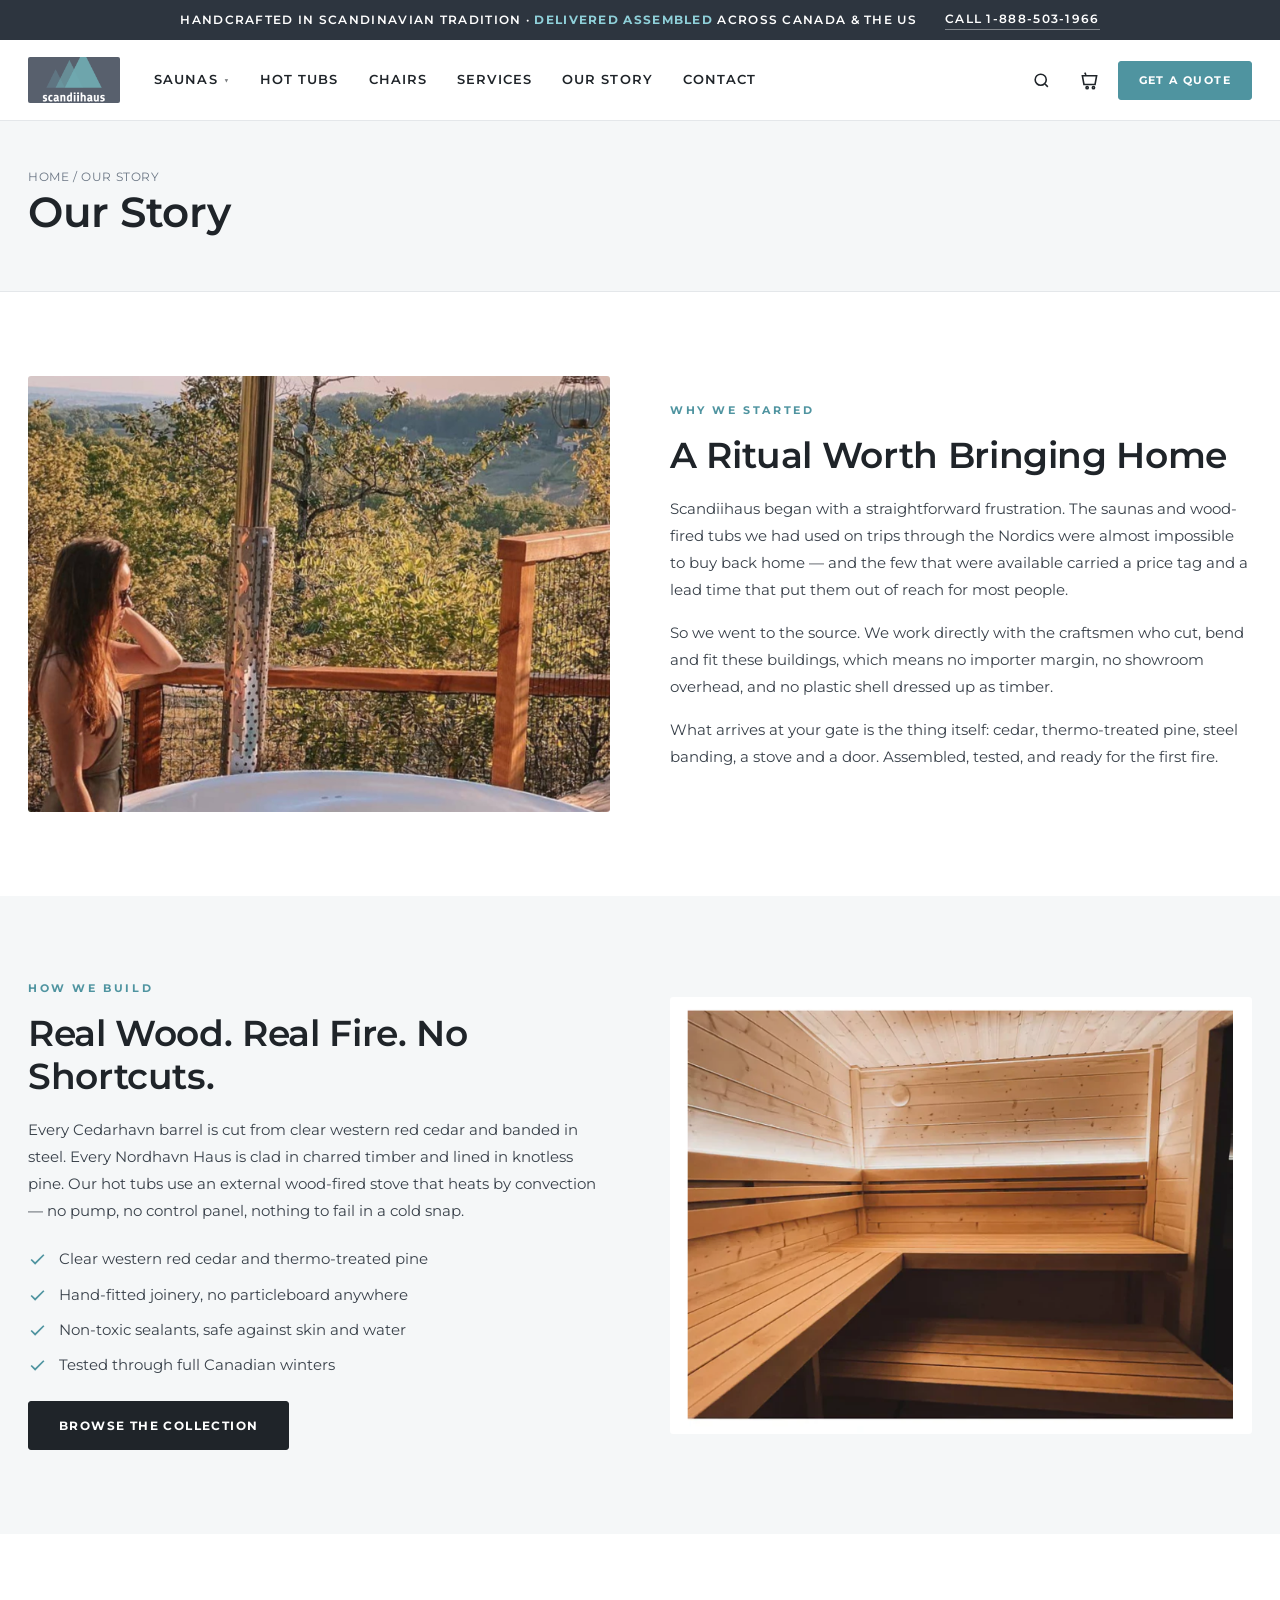
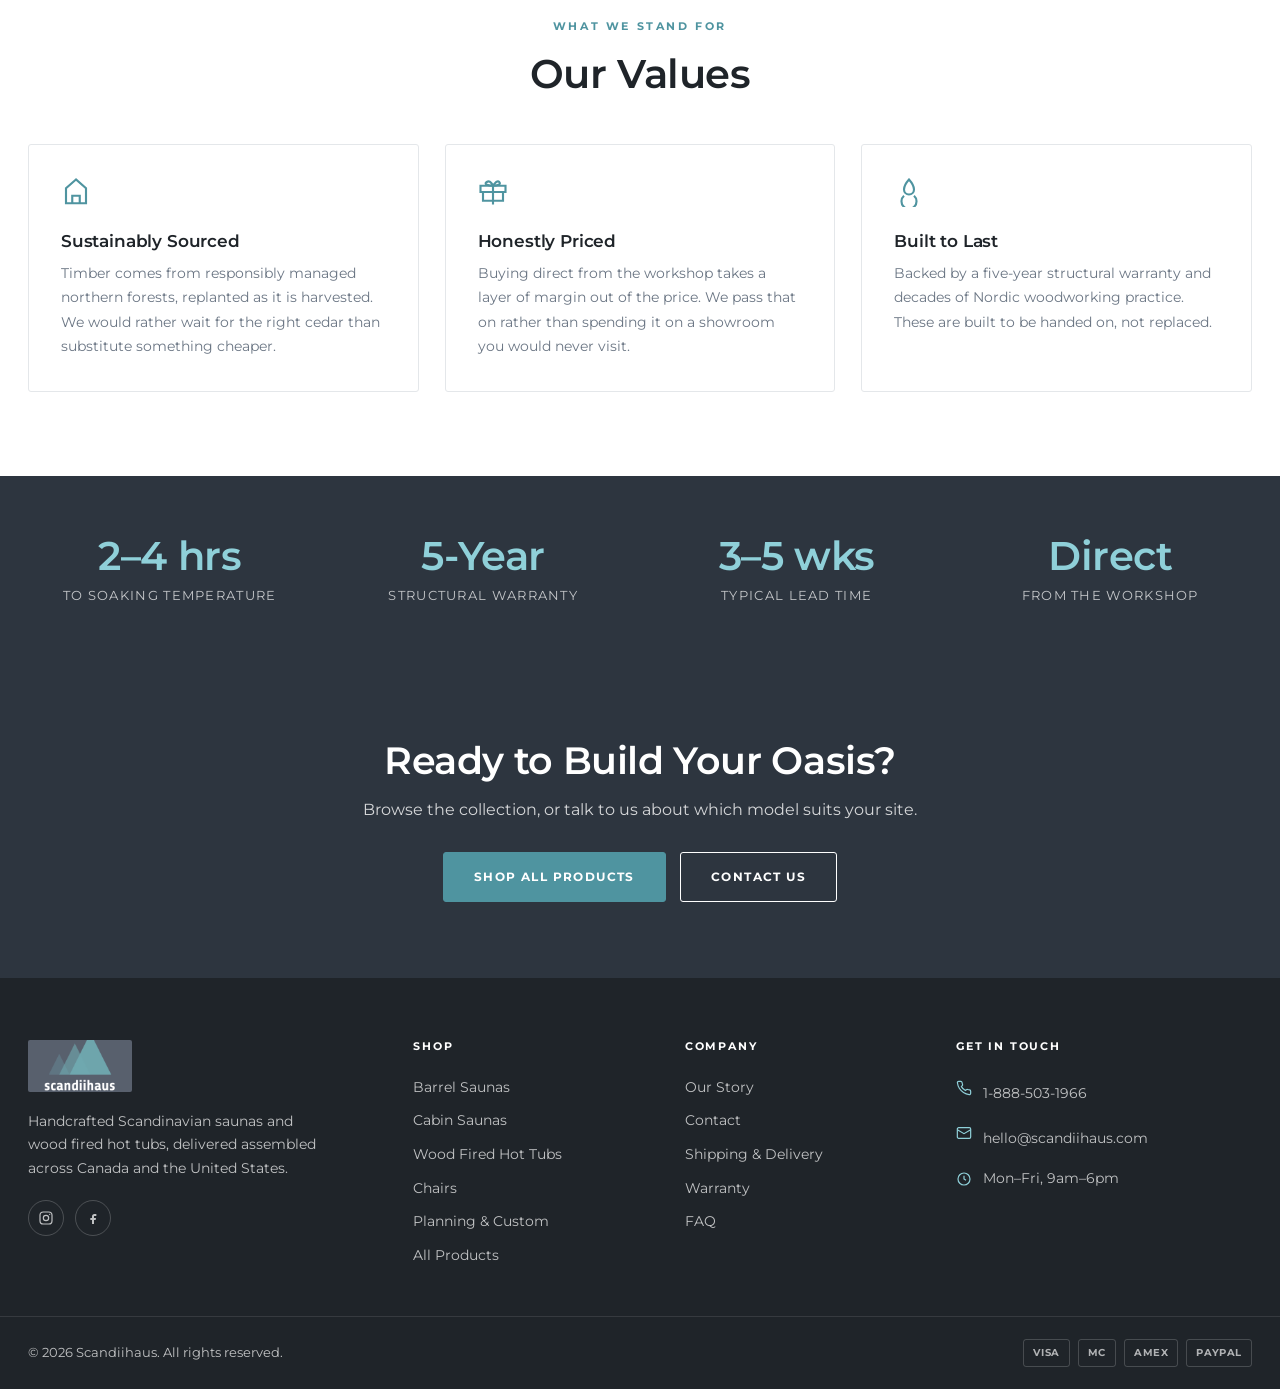
==== commit 96532cc3: "Add Chairs category and the Sitta lounge chair Chairs is now a top-level nav item and appears in the" ====
--- a/about.html
+++ b/about.html
@@ -34,6 +34,7 @@
             <a href="shop.html?cat=barrel-saunas,cabin-saunas">All Saunas</a>
             <a href="shop.html?cat=barrel-saunas">Barrel Saunas</a>
             <a href="shop.html?cat=cabin-saunas">Cabin Saunas</a>
+            <a href="shop.html?cat=chairs">Chairs</a>
             <a href="shop.html?cat=services">Custom Builds</a>
           </div>
           <div class="mega__col">
@@ -55,6 +56,7 @@
         </div>
       </li>
       <li><a class="nav__link" href="shop.html?cat=hot-tubs">Hot Tubs</a></li>
+      <li><a class="nav__link" href="shop.html?cat=chairs">Chairs</a></li>
       <li><a class="nav__link" href="shop.html?cat=services">Services</a></li>
       <li><a class="nav__link" href="about.html">Our Story</a></li>
       <li><a class="nav__link" href="contact.html">Contact</a></li>
@@ -179,6 +181,7 @@
       <a href="shop.html?cat=barrel-saunas">Barrel Saunas</a>
       <a href="shop.html?cat=cabin-saunas">Cabin Saunas</a>
       <a href="shop.html?cat=hot-tubs">Wood Fired Hot Tubs</a>
+      <a href="shop.html?cat=chairs">Chairs</a>
       <a href="shop.html?cat=services">Planning &amp; Custom</a>
       <a href="shop.html">All Products</a>
     </div>
@@ -225,6 +228,7 @@
   </div>
   <a class="m-link" href="shop.html?cat=barrel-saunas,cabin-saunas">Saunas</a>
   <a class="m-link" href="shop.html?cat=hot-tubs">Hot Tubs</a>
+  <a class="m-link" href="shop.html?cat=chairs">Chairs</a>
   <a class="m-link" href="shop.html?cat=services">Services</a>
   <a class="m-link" href="about.html">Our Story</a>
   <a class="m-link" href="contact.html">Contact</a>
